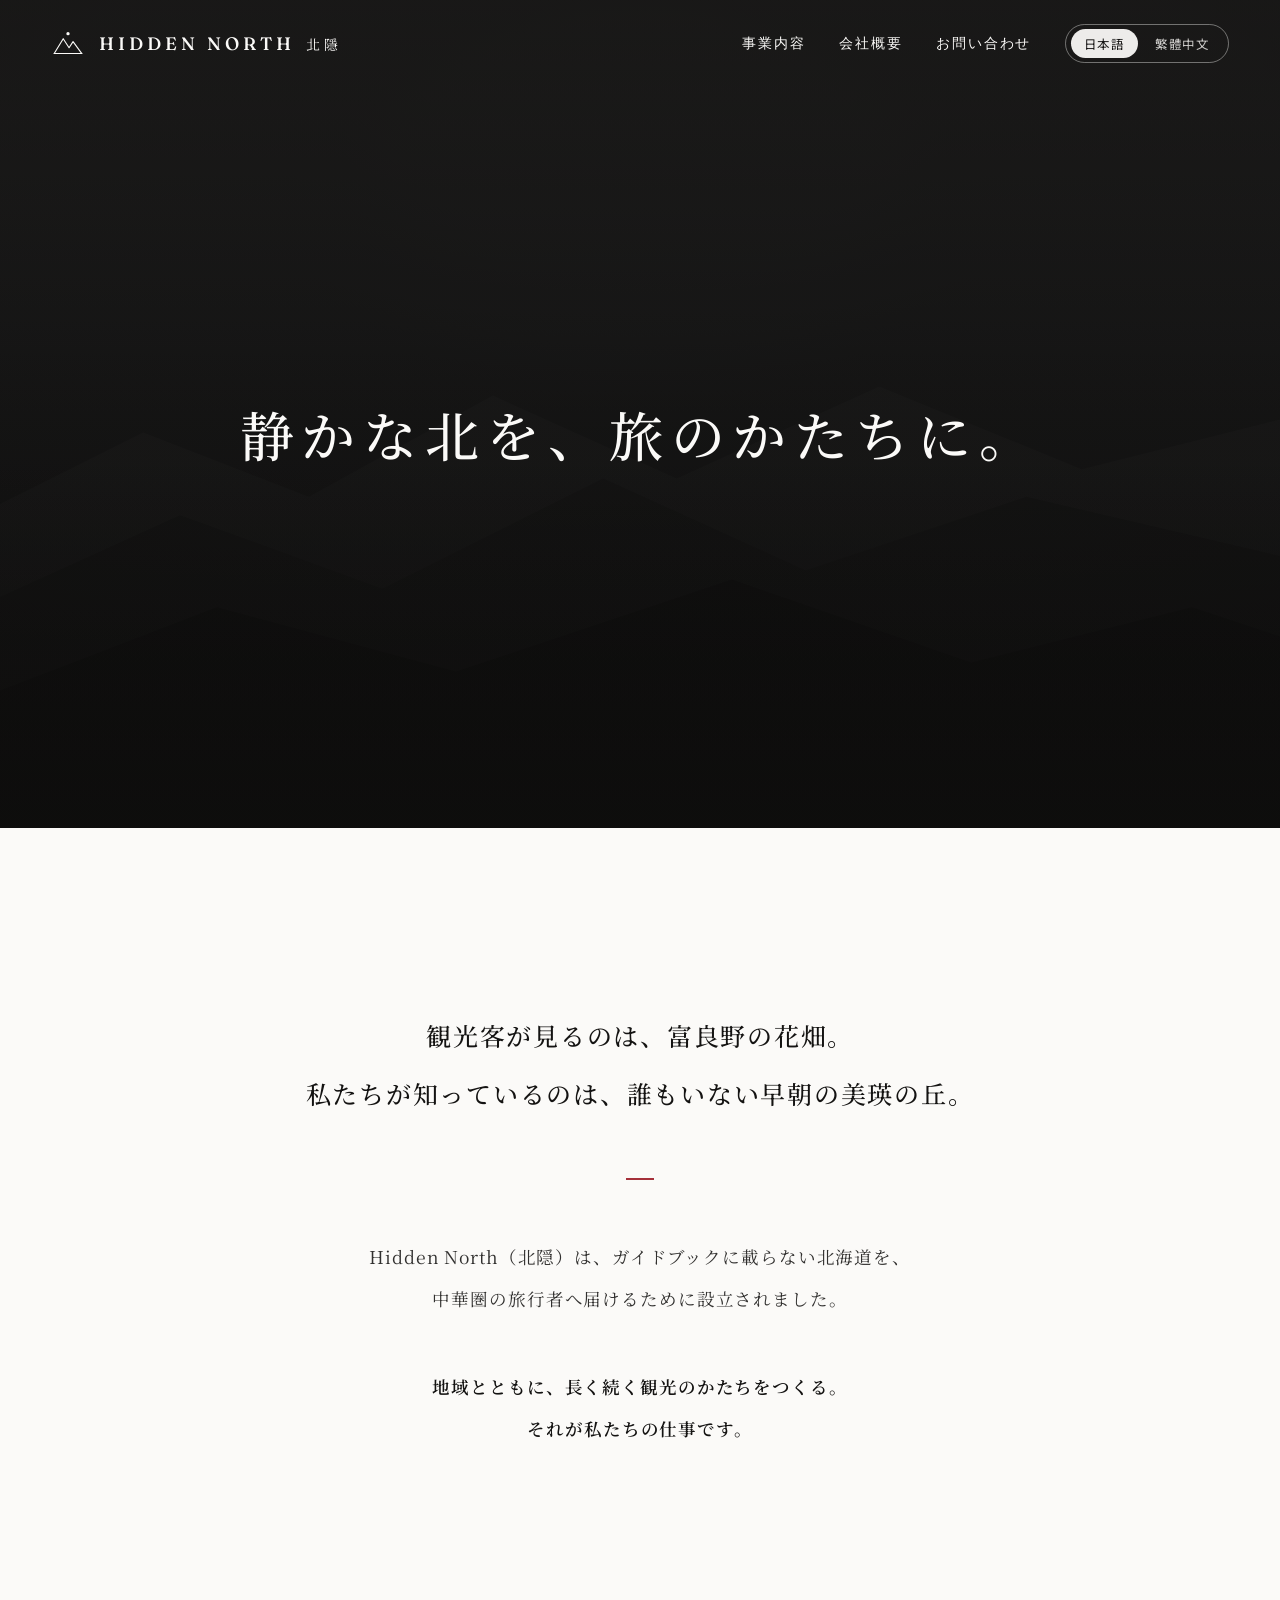
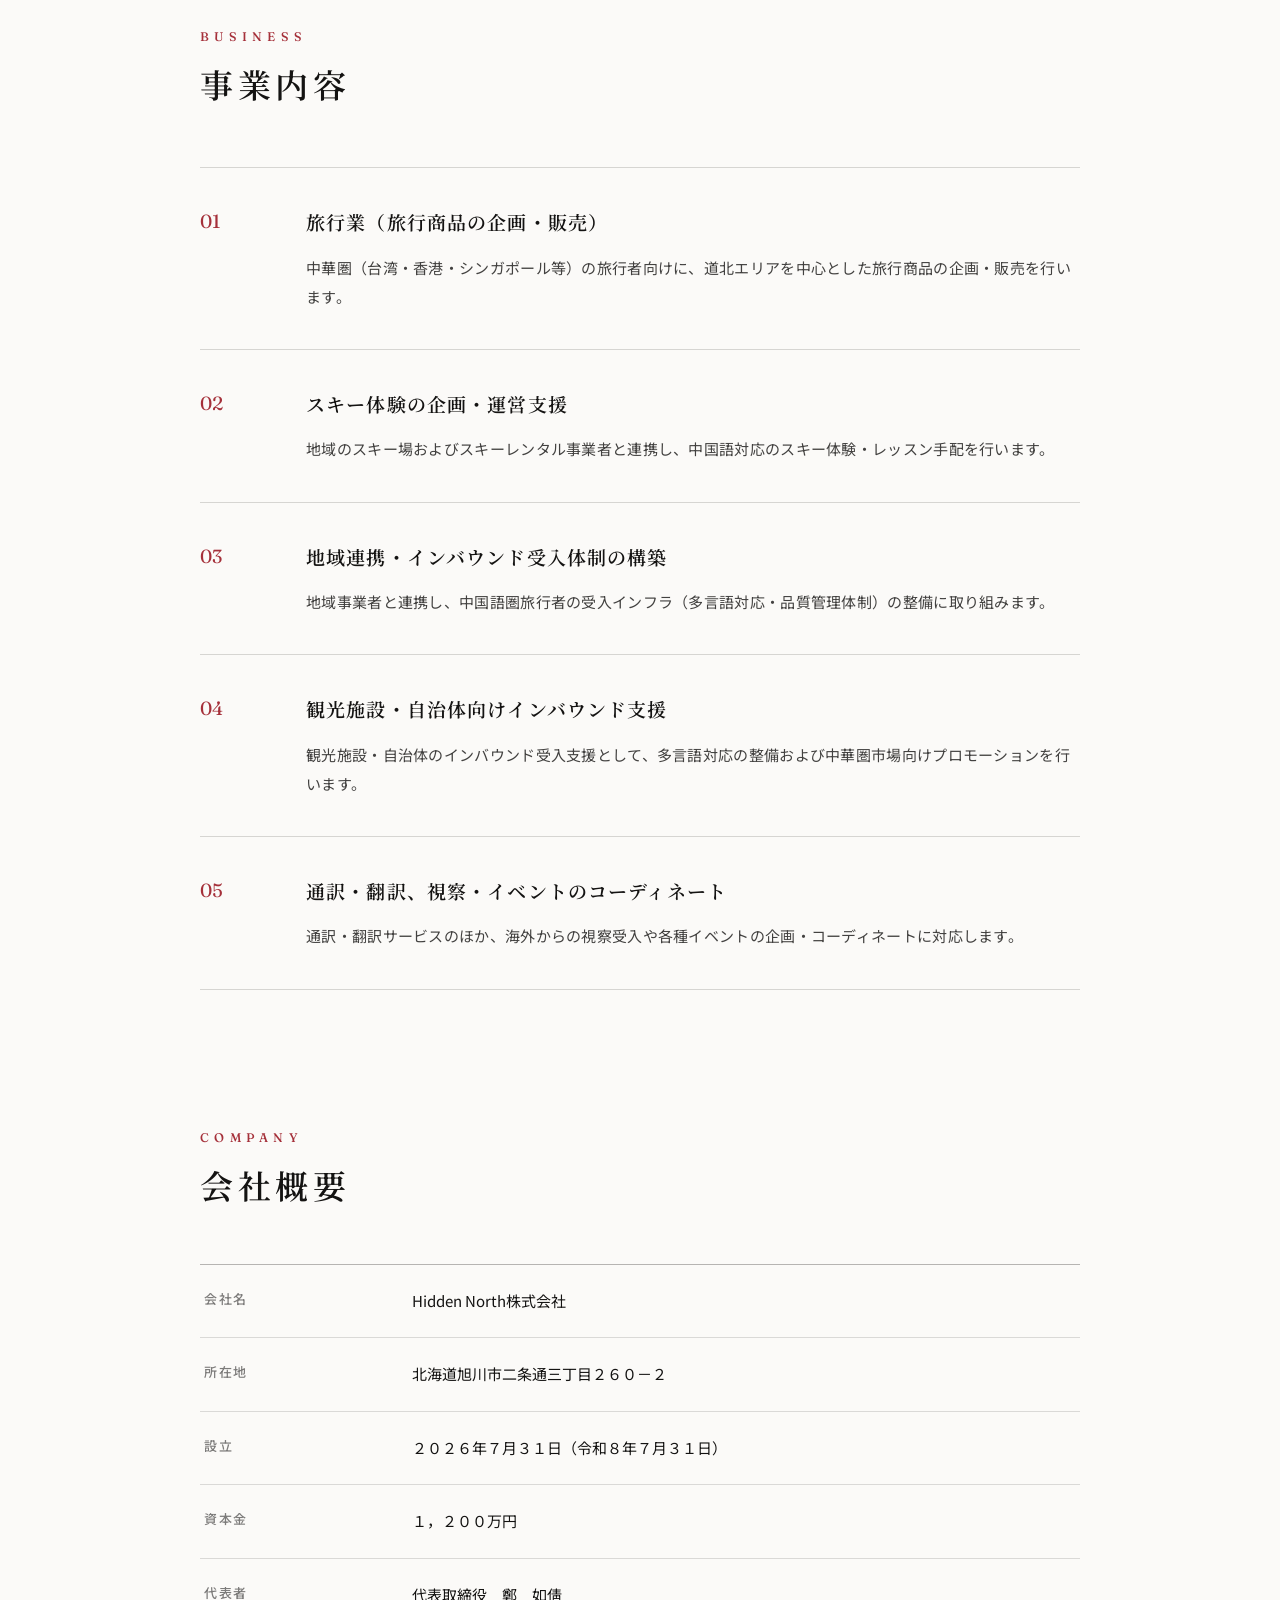
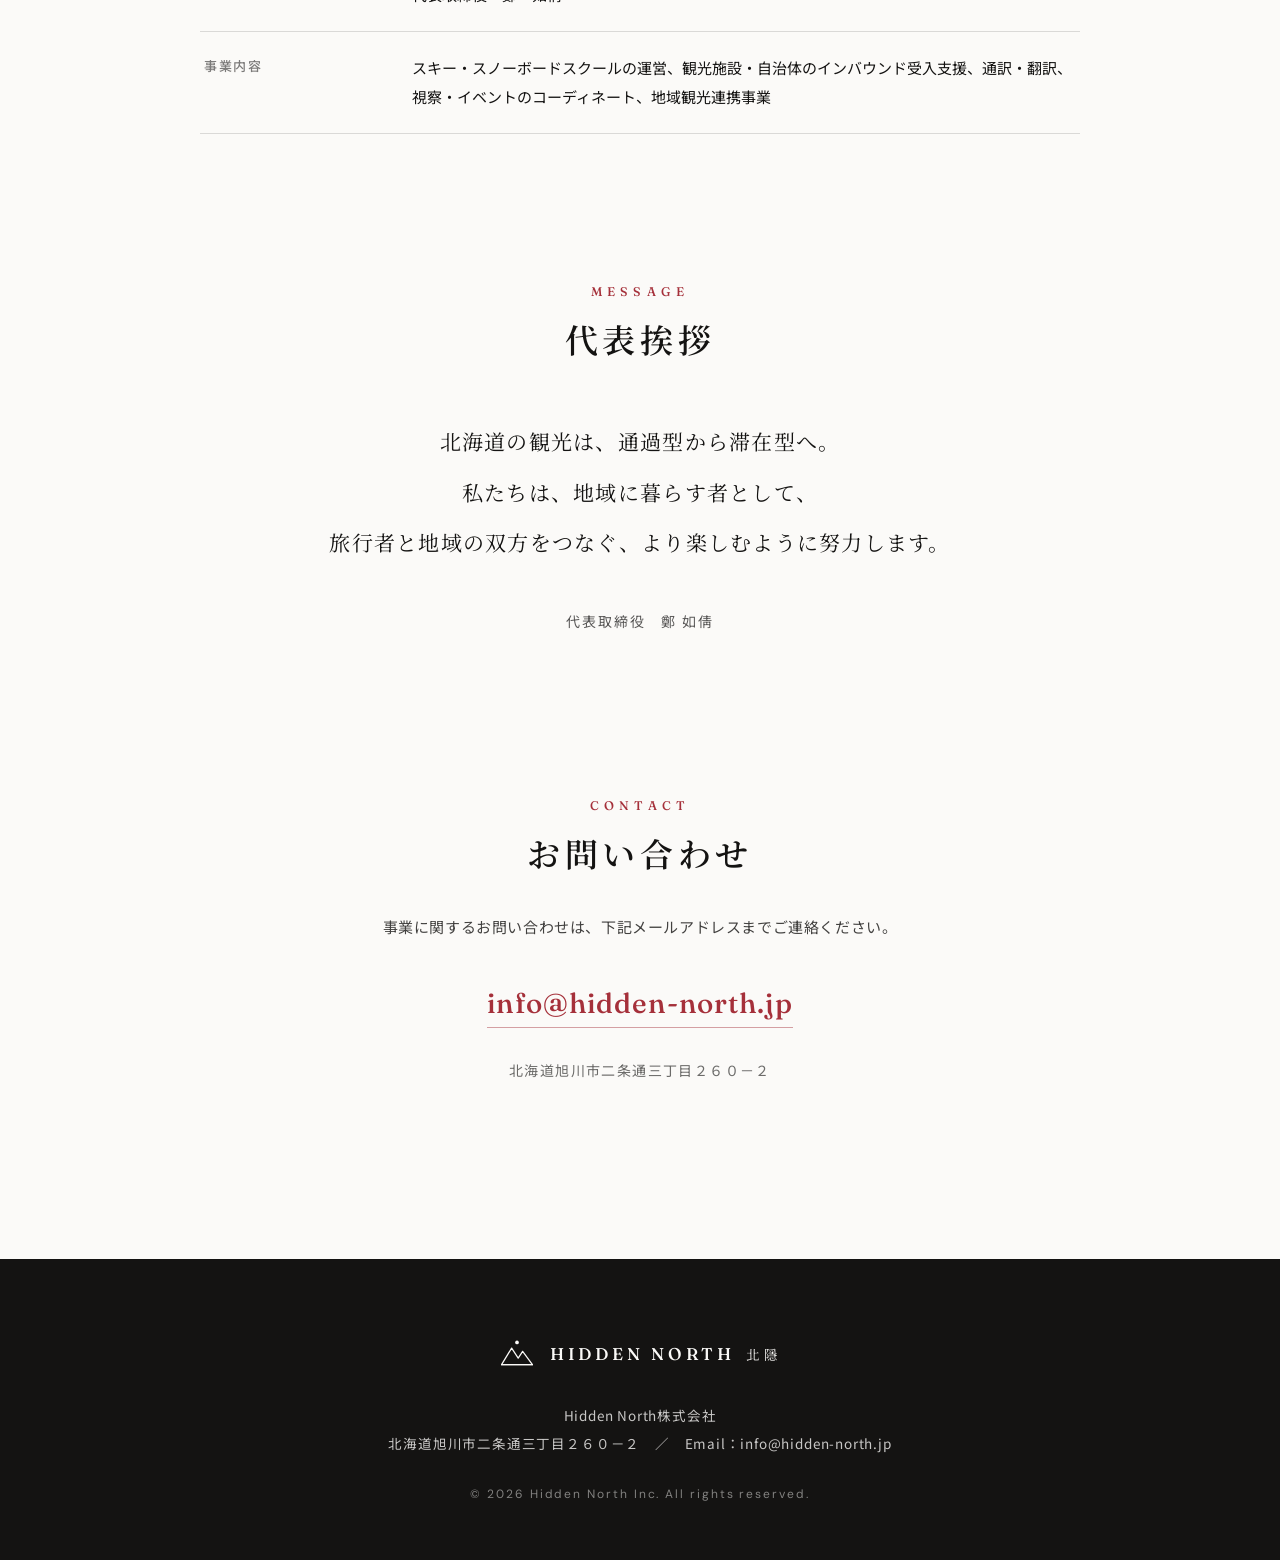
==== index.html @ 7bd24374 "Add Hidden North company introduction website Single-page bilingual (JA default / ZH-Hant) company s" ====
<!DOCTYPE html>
<html lang="ja" data-lang="ja">
<head>
  <meta charset="utf-8">
  <meta name="viewport" content="width=device-width, initial-scale=1">
  <title>Hidden North株式会社｜旭川・美瑛・富良野の旅行会社</title>
  <meta name="description" content="ガイドブックに載らない北海道を、中華圏の旅行者へ。旭川・美瑛・富良野に根ざす旅行会社、Hidden North株式会社。">
  <meta property="og:title" content="Hidden North株式会社｜旭川・美瑛・富良野の旅行会社">
  <meta property="og:description" content="ガイドブックに載らない北海道を、中華圏の旅行者へ。旭川・美瑛・富良野に根ざす旅行会社、Hidden North株式会社。">
  <meta property="og:type" content="website">
  <meta property="og:locale" content="ja_JP">
  <meta property="og:locale:alternate" content="zh_TW">
  <meta name="theme-color" content="#141312">
  <link rel="icon" href="assets/symbol-color.svg" type="image/svg+xml">
  <link rel="preconnect" href="https://fonts.googleapis.com">
  <link rel="preconnect" href="https://fonts.gstatic.com" crossorigin>
  <link href="https://fonts.googleapis.com/css2?family=Fraunces:opsz,wght@9..144,400;9..144,500;9..144,600&family=DM+Sans:wght@400;500&family=Noto+Serif+JP:wght@400;500;600&family=Noto+Sans+JP:wght@400;500;700&family=Noto+Serif+TC:wght@400;500;600&family=Noto+Sans+TC:wght@400;500;700&display=swap" rel="stylesheet">
  <link rel="stylesheet" href="styles.css">
</head>
<body>

  <!-- ================= 0. Hero + Nav ================= -->
  <section id="top" class="hero">
    <div class="hero__bg" aria-hidden="true"></div>
    <div class="hero__scrim" aria-hidden="true"></div>

    <header class="nav">
      <a href="#top" class="brand" aria-label="Hidden North / 北隱">
        <img src="assets/symbol-white.svg" alt="Hidden North">
        <span class="brand__word">
          <span class="brand__latin">HIDDEN NORTH</span>
          <span class="brand__cjk">北隱</span>
        </span>
      </a>

      <nav class="nav__right">
        <div class="nav__links lang-ja">
          <a href="#business">事業内容</a>
          <a href="#company">会社概要</a>
          <a href="#contact">お問い合わせ</a>
        </div>
        <div class="nav__links lang-zh">
          <a href="#business">事業內容</a>
          <a href="#company">公司概要</a>
          <a href="#contact">聯絡我們</a>
        </div>

        <div class="lang-toggle" role="group" aria-label="Language">
          <button type="button" id="lang-ja" data-lang-set="ja" aria-pressed="true">日本語</button>
          <button type="button" id="lang-zh" data-lang-set="zh" aria-pressed="false">繁體中文</button>
        </div>
      </nav>
    </header>

    <div class="hero__title">
      <h1 class="serif lang-ja">静かな北を、旅のかたちに。</h1>
      <h1 class="serif lang-zh">北方，留給懂的人。</h1>
    </div>
  </section>

  <!-- ================= 1. 理念 ================= -->
  <section class="section philosophy">
    <div class="wrap-720">
      <!-- 日本語 -->
      <div class="lang-ja">
        <p class="serif lead">観光客が見るのは、富良野の花畑。<br>私たちが知っているのは、誰もいない早朝の美瑛の丘。</p>
        <div class="rule"></div>
        <p class="serif body">Hidden North（北隠）は、ガイドブックに載らない北海道を、<br>中華圏の旅行者へ届けるために設立されました。</p>
        <p class="serif body body--emph">地域とともに、長く続く観光のかたちをつくる。<br>それが私たちの仕事です。</p>
      </div>
      <!-- 繁體中文 -->
      <div class="lang-zh">
        <p class="serif lead">觀光客看得到富良野的花田，<br>我們知道的，是清晨無人的美瑛之丘。</p>
        <div class="rule"></div>
        <p class="serif body">Hidden North（北隱）為了把不在攻略上的北海道，<br>交到華語旅客手中而成立。</p>
        <p class="serif body body--emph">與地方共存，建立能長久走下去的觀光模式——<br>這是我們的工作。</p>
      </div>
    </div>
  </section>

  <!-- ================= 2. 事業内容 ================= -->
  <section id="business" class="section business">
    <div class="wrap-880">
      <div class="eyebrow">BUSINESS</div>
      <h2 class="section-h2 serif lang-ja">事業内容</h2>
      <h2 class="section-h2 serif lang-zh">事業內容</h2>

      <!-- 日本語 -->
      <div class="biz-list lang-ja">
        <div class="biz-item">
          <div class="biz-item__num">01</div>
          <div>
            <h3 class="serif">旅行業（旅行商品の企画・販売）</h3>
            <p class="sans">中華圏（台湾・香港・シンガポール等）の旅行者向けに、道北エリアを中心とした旅行商品の企画・販売を行います。</p>
          </div>
        </div>
        <div class="biz-item">
          <div class="biz-item__num">02</div>
          <div>
            <h3 class="serif">スキー体験の企画・運営支援</h3>
            <p class="sans">地域のスキー場およびスキーレンタル事業者と連携し、中国語対応のスキー体験・レッスン手配を行います。</p>
          </div>
        </div>
        <div class="biz-item">
          <div class="biz-item__num">03</div>
          <div>
            <h3 class="serif">地域連携・インバウンド受入体制の構築</h3>
            <p class="sans">地域事業者と連携し、中国語圏旅行者の受入インフラ（多言語対応・品質管理体制）の整備に取り組みます。</p>
          </div>
        </div>
        <div class="biz-item">
          <div class="biz-item__num">04</div>
          <div>
            <h3 class="serif">観光施設・自治体向けインバウンド支援</h3>
            <p class="sans">観光施設・自治体のインバウンド受入支援として、多言語対応の整備および中華圏市場向けプロモーションを行います。</p>
          </div>
        </div>
        <div class="biz-item">
          <div class="biz-item__num">05</div>
          <div>
            <h3 class="serif">通訳・翻訳、視察・イベントのコーディネート</h3>
            <p class="sans">通訳・翻訳サービスのほか、海外からの視察受入や各種イベントの企画・コーディネートに対応します。</p>
          </div>
        </div>
      </div>

      <!-- 繁體中文 -->
      <div class="biz-list lang-zh">
        <div class="biz-item">
          <div class="biz-item__num">01</div>
          <div>
            <h3 class="serif">旅行業（旅遊商品企劃・販售）</h3>
            <p class="sans">面向華語圈（台灣・香港・新加坡等）旅客，企劃與販售以道北為中心的旅遊商品。</p>
          </div>
        </div>
        <div class="biz-item">
          <div class="biz-item__num">02</div>
          <div>
            <h3 class="serif">滑雪體驗企劃與營運支援</h3>
            <p class="sans">與在地滑雪場及滑雪裝備租賃業者合作，提供中文對應的滑雪體驗與課程安排。</p>
          </div>
        </div>
        <div class="biz-item">
          <div class="biz-item__num">03</div>
          <div>
            <h3 class="serif">地域合作與入境接待體制建構</h3>
            <p class="sans">與在地業者合作，共同建置華語旅客的接待基礎（多語對應、品質管理體制）。</p>
          </div>
        </div>
        <div class="biz-item">
          <div class="biz-item__num">04</div>
          <div>
            <h3 class="serif">觀光設施・自治體的入境觀光支援</h3>
            <p class="sans">為觀光設施與自治體提供入境旅客接待支援，包括多語言環境整備與面向華語圈市場的推廣宣傳。</p>
          </div>
        </div>
        <div class="biz-item">
          <div class="biz-item__num">05</div>
          <div>
            <h3 class="serif">口譯・筆譯、考察與活動統籌</h3>
            <p class="sans">提供口譯與筆譯服務，並承接海外考察團的接待安排與各類活動的企劃統籌。</p>
          </div>
        </div>
      </div>
    </div>
  </section>

  <!-- ================= 3. 会社概要 ================= -->
  <section id="company" class="section company">
    <div class="wrap-880">
      <div class="eyebrow">COMPANY</div>
      <h2 class="section-h2 serif lang-ja">会社概要</h2>
      <h2 class="section-h2 serif lang-zh">公司概要</h2>

      <!-- 日本語 -->
      <div class="facts sans lang-ja">
        <div class="facts__row"><div class="facts__label">会社名</div><div class="facts__value">Hidden North株式会社</div></div>
        <div class="facts__row"><div class="facts__label">所在地</div><div class="facts__value">北海道旭川市二条通三丁目２６０－２</div></div>
        <div class="facts__row"><div class="facts__label">設立</div><div class="facts__value">２０２６年７月３１日（令和８年７月３１日）</div></div>
        <div class="facts__row"><div class="facts__label">資本金</div><div class="facts__value">１，２００万円</div></div>
        <div class="facts__row"><div class="facts__label">代表者</div><div class="facts__value">代表取締役　鄭　如倩</div></div>
        <div class="facts__row"><div class="facts__label">事業内容</div><div class="facts__value">スキー・スノーボードスクールの運営、観光施設・自治体のインバウンド受入支援、通訳・翻訳、視察・イベントのコーディネート、地域観光連携事業</div></div>
      </div>

      <!-- 繁體中文 -->
      <div class="facts sans lang-zh">
        <div class="facts__row"><div class="facts__label">公司名稱</div><div class="facts__value">Hidden North株式会社</div></div>
        <div class="facts__row"><div class="facts__label">所在地</div><div class="facts__value">北海道旭川市二条通三丁目２６０－２</div></div>
        <div class="facts__row"><div class="facts__label">設立</div><div class="facts__value">２０２６年７月３１日（令和８年７月３１日）</div></div>
        <div class="facts__row"><div class="facts__label">資本額</div><div class="facts__value">１，２００萬日圓</div></div>
        <div class="facts__row"><div class="facts__label">代表人</div><div class="facts__value">代表取締役　鄭如倩</div></div>
        <div class="facts__row"><div class="facts__label">事業內容</div><div class="facts__value">滑雪・單板滑雪學校之營運、觀光設施與自治體之入境接待支援、口譯・筆譯、考察與活動統籌、地域觀光合作事業</div></div>
      </div>
    </div>
  </section>

  <!-- ================= 4. 代表挨拶 ================= -->
  <section class="section greeting">
    <div class="wrap-720">
      <div class="eyebrow">MESSAGE</div>
      <h2 class="section-h2 serif lang-ja">代表挨拶</h2>
      <h2 class="section-h2 serif lang-zh">代表的話</h2>

      <div class="lang-ja">
        <p class="serif msg">北海道の観光は、通過型から滞在型へ。<br>私たちは、地域に暮らす者として、<br>旅行者と地域の双方をつなぐ、より楽しむように努力します。</p>
        <p class="sans sign">代表取締役　鄭 如倩</p>
      </div>
      <div class="lang-zh">
        <p class="serif msg">北海道的觀光，正從路過走向停留。<br>作為生活在這片土地上的人，<br>我們努力連結旅客與地方，讓旅程更盡興。</p>
        <p class="sans sign">代表取締役　鄭如倩</p>
      </div>
    </div>
  </section>

  <!-- ================= 5. 聯絡 ================= -->
  <section id="contact" class="section contact">
    <div class="wrap-720">
      <div class="eyebrow">CONTACT</div>
      <h2 class="section-h2 serif lang-ja">お問い合わせ</h2>
      <h2 class="section-h2 serif lang-zh">聯絡我們</h2>

      <p class="sans desc lang-ja">事業に関するお問い合わせは、下記メールアドレスまでご連絡ください。</p>
      <p class="sans desc lang-zh">業務相關洽詢，請來信下列信箱。</p>

      <div class="contact__cta">
        <a href="mailto:info@hidden-north.jp">info@hidden-north.jp</a>
      </div>
      <p class="contact__addr">北海道旭川市二条通三丁目２６０－２</p>
    </div>
  </section>

  <!-- ================= 6. Footer ================= -->
  <footer class="footer">
    <div class="footer__inner">
      <div class="footer__brand">
        <img src="assets/symbol-white.svg" alt="Hidden North">
        <span class="footer__word">
          <span class="brand__latin">HIDDEN NORTH</span>
          <span class="brand__cjk">北隱</span>
        </span>
      </div>
      <div class="footer__lines">
        Hidden North株式会社<br>
        北海道旭川市二条通三丁目２６０－２　／　Email：<a href="mailto:info@hidden-north.jp">info@hidden-north.jp</a>
      </div>
      <div class="footer__copy">© 2026 Hidden North Inc. All rights reserved.</div>
    </div>
  </footer>

  <script src="app.js"></script>
</body>
</html>
---- styles.css ----
/* =========================================================
   Hidden North — 会社紹介サイト
   Design tokens are fixed per the handoff spec.
   Palette (4 values only):
     墨黑  #141312   雪白 #FBFAF8
     七竈紅(晝) #A5303A   七竈紅(夜) #C4444F
   ========================================================= */

:root {
  --ink: #141312;
  --snow: #FBFAF8;
  --rowan-day: #A5303A;
  --rowan-night: #C4444F;
  --rowan-deep: #8A2731;

  --hairline: rgba(20, 19, 18, .16);
  --hairline-row: rgba(20, 19, 18, .14);
  --hairline-top: rgba(20, 19, 18, .3);
  --text-secondary: rgba(20, 19, 18, .8);
  --text-body: rgba(20, 19, 18, .88);
  --label: rgba(20, 19, 18, .55);
  --address: rgba(20, 19, 18, .62);
  --on-dark: rgba(251, 250, 248, .78);

  --serif-ja: 'Noto Serif JP', serif;
  --serif-tc: 'Noto Serif TC', serif;
  --sans-ja: 'Noto Sans JP', sans-serif;
  --sans-tc: 'Noto Sans TC', sans-serif;
  --fraunces: 'Fraunces', serif;
  --dm: 'DM Sans', sans-serif;
}

* { box-sizing: border-box; }

html { scroll-behavior: smooth; }

body {
  margin: 0;
  background: var(--snow);
  color: var(--ink);
  -webkit-font-smoothing: antialiased;
  text-rendering: optimizeLegibility;
}

a { color: var(--ink); text-decoration: none; }
a:hover { color: var(--rowan-day); }
::selection { background: rgba(165, 48, 58, .16); }

img { display: block; }

/* ---- Language visibility toggle ---- */
html[data-lang="ja"] .lang-zh,
html[data-lang="zh"] .lang-ja { display: none; }

/* Serif/sans helpers bound to active language */
html[data-lang="ja"] .serif { font-family: var(--serif-ja); }
html[data-lang="zh"] .serif { font-family: var(--serif-tc); }
html[data-lang="ja"] .sans  { font-family: var(--sans-ja); }
html[data-lang="zh"] .sans  { font-family: var(--sans-tc); }

/* =========================================================
   Eyebrow / section headings shared
   ========================================================= */
.eyebrow {
  font-family: var(--fraunces);
  font-weight: 500;
  font-size: 12.5px;
  letter-spacing: .42em;
  color: var(--rowan-day);
}
.section-h2 {
  margin: 16px 0 0;
  font-weight: 600;
  font-size: clamp(25px, 3vw, 33px);
  letter-spacing: .14em;
}

/* =========================================================
   0. Hero + nav
   ========================================================= */
.hero {
  position: relative;
  min-height: 92vh;
  display: flex;
  align-items: center;
  justify-content: center;
  background: var(--ink);
  overflow: hidden;
}
/* Full-bleed background layer, forced monochrome per spec.
   Swap `--hero-image` for a real B&W Hokkaido photo when supplied. */
.hero__bg {
  position: absolute;
  inset: 0;
  filter: grayscale(1) contrast(1.04) brightness(.9);
  background:
    radial-gradient(120% 90% at 50% 8%, #2b2a28 0%, #1b1a18 46%, #121110 100%),
    linear-gradient(180deg, #17161400 0%, #131211 100%);
}
.hero__bg::before {
  /* layered ridge silhouettes — intentional art, not a placeholder */
  content: "";
  position: absolute;
  inset: 0;
  background-image:
    linear-gradient(180deg, transparent 55%, rgba(9,9,8,.55) 100%),
    url("assets/hero-ridge.svg");
  background-repeat: no-repeat;
  background-position: bottom center;
  background-size: cover;
  opacity: .9;
}
.hero__bg[data-photo="true"] {
  background-image: var(--hero-image);
  background-size: cover;
  background-position: center;
}
.hero__bg[data-photo="true"]::before { display: none; }

.hero__scrim {
  position: absolute;
  inset: 0;
  background: linear-gradient(180deg,
    rgba(20, 19, 18, .62) 0%,
    rgba(20, 19, 18, .24) 42%,
    rgba(20, 19, 18, .58) 100%);
  pointer-events: none;
}

.nav {
  position: absolute;
  top: 0; left: 0; right: 0;
  z-index: 4;
  display: flex;
  align-items: center;
  justify-content: space-between;
  gap: 20px;
  flex-wrap: wrap;
  padding: 24px clamp(22px, 4vw, 54px);
}
.brand {
  display: flex;
  align-items: center;
  gap: 14px;
  color: var(--snow);
}
.brand:hover { color: var(--snow); opacity: .85; }
.brand img { height: 34px; }
.brand__word { display: flex; align-items: baseline; gap: 11px; }
.brand__latin {
  font-family: var(--fraunces);
  font-weight: 500;
  font-size: 18px;
  letter-spacing: .22em;
}
.brand__cjk {
  font-family: var(--serif-tc), var(--serif-ja);
  font-size: 14px;
  letter-spacing: .3em;
}

.nav__right {
  display: flex;
  align-items: center;
  gap: clamp(16px, 2.6vw, 34px);
  flex-wrap: wrap;
}
.nav__links {
  display: flex;
  gap: clamp(16px, 2.6vw, 34px);
  font-size: 13.5px;
  letter-spacing: .14em;
}
.nav__links a { color: var(--snow); }
.nav__links a:hover { color: var(--snow); opacity: .72; }

.lang-toggle {
  display: flex;
  align-items: center;
  gap: 4px;
  border: 1px solid rgba(251, 250, 248, .4);
  border-radius: 999px;
  padding: 4px 5px;
}
.lang-toggle button {
  font-family: var(--dm), var(--sans-ja), var(--sans-tc);
  font-size: 12.5px;
  letter-spacing: .06em;
  cursor: pointer;
  border: none;
  border-radius: 999px;
  padding: 5px 13px;
  transition: all .25s;
  background: transparent;
  color: rgba(251, 250, 248, .8);
}
.lang-toggle button[aria-pressed="true"] {
  background: rgba(251, 250, 248, .94);
  color: var(--ink);
}

.hero__title {
  position: relative;
  z-index: 2;
  text-align: center;
  padding: 130px 24px 90px;
  color: var(--snow);
}
.hero__title h1 {
  margin: 0;
  font-weight: 500;
  font-size: clamp(30px, 4.6vw, 54px);
  letter-spacing: .14em;
  line-height: 1.6;
  text-wrap: pretty;
}

/* =========================================================
   Generic section wrappers
   ========================================================= */
.section { background: var(--snow); }
.wrap-880 { max-width: 880px; margin: 0 auto; }
.wrap-720 { max-width: 720px; margin: 0 auto; text-align: center; }

/* 1. 理念 */
.philosophy { padding: clamp(110px, 14vw, 180px) 28px; }
.philosophy .lead {
  margin: 0;
  font-weight: 500;
  font-size: clamp(19px, 2.3vw, 25px);
  line-height: 2.3;
  letter-spacing: .07em;
  text-wrap: pretty;
}
.philosophy .rule {
  width: 28px; height: 2px;
  background: var(--rowan-day);
  margin: 56px auto;
}
.philosophy .body {
  margin: 0;
  font-size: clamp(15.5px, 1.5vw, 17.5px);
  line-height: 2.4;
  letter-spacing: .05em;
  color: var(--text-body);
  text-wrap: pretty;
}
.philosophy .body--emph {
  margin: 46px 0 0;
  font-weight: 600;
  color: var(--ink);
}

/* 2. 事業内容 */
.business { padding: 0 28px clamp(90px, 11vw, 140px); }
.biz-list {
  margin-top: 60px;
  border-top: 1px solid var(--hairline);
}
.biz-item {
  display: grid;
  grid-template-columns: clamp(52px, 8vw, 92px) 1fr;
  gap: 14px;
  padding: 38px 0;
  border-bottom: 1px solid var(--hairline);
}
.biz-item__num {
  font-family: var(--fraunces);
  font-size: 19px;
  color: var(--rowan-day);
  line-height: 1.6;
}
.biz-item h3 {
  margin: 0;
  font-weight: 600;
  font-size: 19px;
  letter-spacing: .06em;
  line-height: 1.7;
}
.biz-item p {
  margin: 14px 0 0;
  font-size: 15px;
  line-height: 1.95;
  letter-spacing: .02em;
  color: var(--text-secondary);
  text-wrap: pretty;
}

/* 3. 会社概要 */
.company { padding: 0 28px clamp(100px, 12vw, 150px); }
.facts {
  margin-top: 56px;
  border-top: 1px solid var(--hairline-top);
}
.facts__row {
  display: grid;
  grid-template-columns: minmax(110px, 190px) 1fr;
  gap: 18px;
  padding: 22px 4px;
  border-bottom: 1px solid var(--hairline-row);
}
.facts__label {
  font-size: 13px;
  font-weight: 500;
  letter-spacing: .12em;
  color: var(--label);
  padding-top: 2px;
}
.facts__value {
  font-size: 15px;
  line-height: 1.9;
}

/* 4. 代表挨拶 */
.greeting { padding: 0 28px clamp(110px, 13vw, 170px); }
.greeting .msg {
  margin: 54px 0 0;
  font-size: clamp(17px, 1.9vw, 21px);
  line-height: 2.4;
  letter-spacing: .06em;
  text-wrap: pretty;
}
.greeting .sign {
  margin: 44px 0 0;
  font-size: 14px;
  letter-spacing: .14em;
  color: rgba(20, 19, 18, .7);
}

/* 5. 聯絡 */
.contact { padding: 0 28px clamp(120px, 14vw, 180px); }
.contact .desc {
  margin: 36px 0 0;
  font-size: 15px;
  line-height: 2;
  letter-spacing: .04em;
  color: var(--text-secondary);
}
.contact__cta { margin-top: 44px; }
.contact__cta a {
  font-family: var(--fraunces);
  font-weight: 500;
  font-size: clamp(21px, 2.8vw, 28px);
  letter-spacing: .04em;
  color: var(--rowan-day);
  border-bottom: 1px solid rgba(165, 48, 58, .45);
  padding-bottom: 7px;
}
.contact__cta a:hover {
  color: var(--rowan-deep);
  border-bottom-color: var(--rowan-deep);
}
.contact__addr {
  margin: 40px 0 0;
  font-family: var(--sans-ja), var(--sans-tc);
  font-size: 14px;
  letter-spacing: .1em;
  color: var(--address);
}

/* 6. Footer */
.footer {
  background: var(--ink);
  color: var(--on-dark);
  padding: 76px 28px 58px;
}
.footer__inner {
  max-width: 880px;
  margin: 0 auto;
  display: flex;
  flex-direction: column;
  align-items: center;
  gap: 28px;
  text-align: center;
}
.footer__brand { display: flex; align-items: center; gap: 14px; }
.footer__brand img { height: 38px; }
.footer__word {
  display: flex;
  align-items: baseline;
  gap: 11px;
  color: var(--snow);
}
.footer__word .brand__latin { font-size: 17px; }
.footer__word .brand__cjk { font-size: 13.5px; }
.footer__lines {
  font-family: var(--sans-ja);
  font-size: 13.5px;
  letter-spacing: .06em;
  line-height: 2.1;
}
.footer__lines a { color: var(--on-dark); }
.footer__lines a:hover { color: var(--rowan-night); }
.footer__copy {
  font-family: var(--dm);
  font-size: 12px;
  letter-spacing: .16em;
  color: rgba(251, 250, 248, .48);
}

/* Reduced-motion respect */
@media (prefers-reduced-motion: reduce) {
  html { scroll-behavior: auto; }
  .lang-toggle button { transition: none; }
}
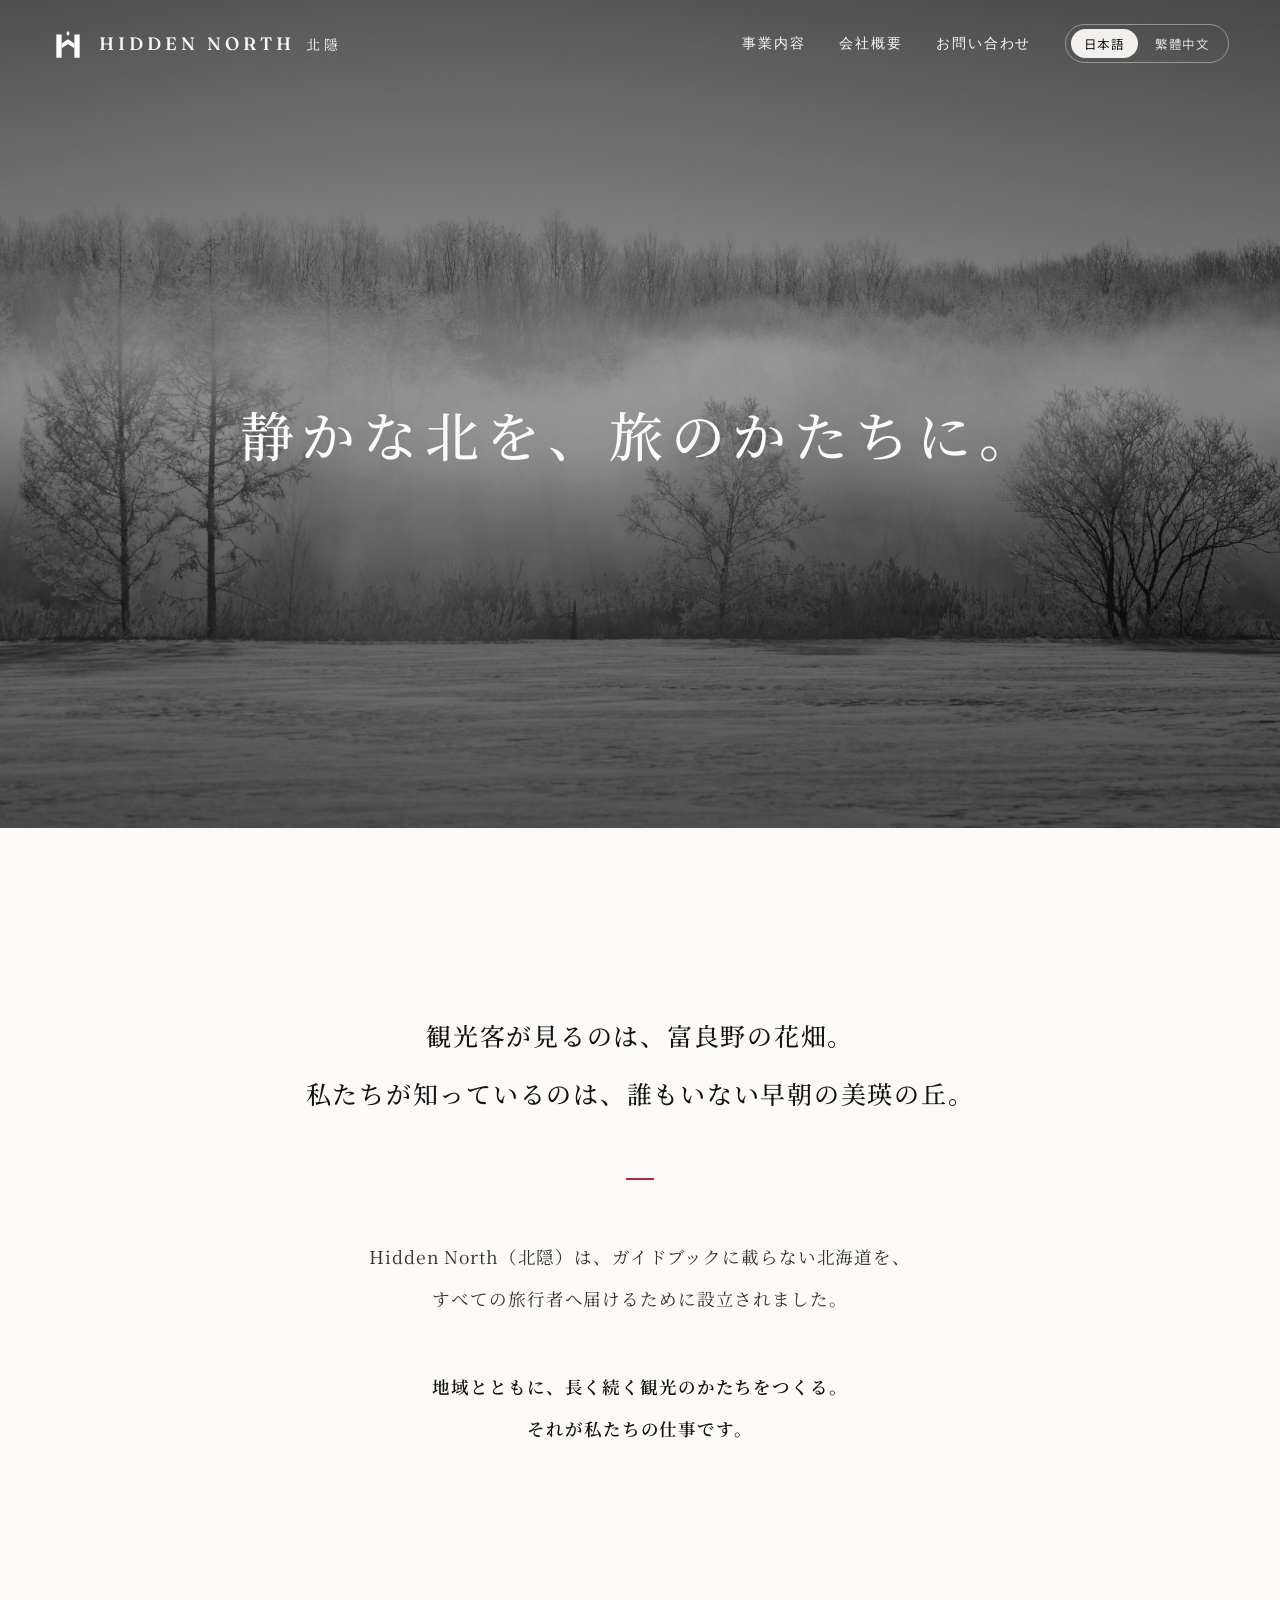
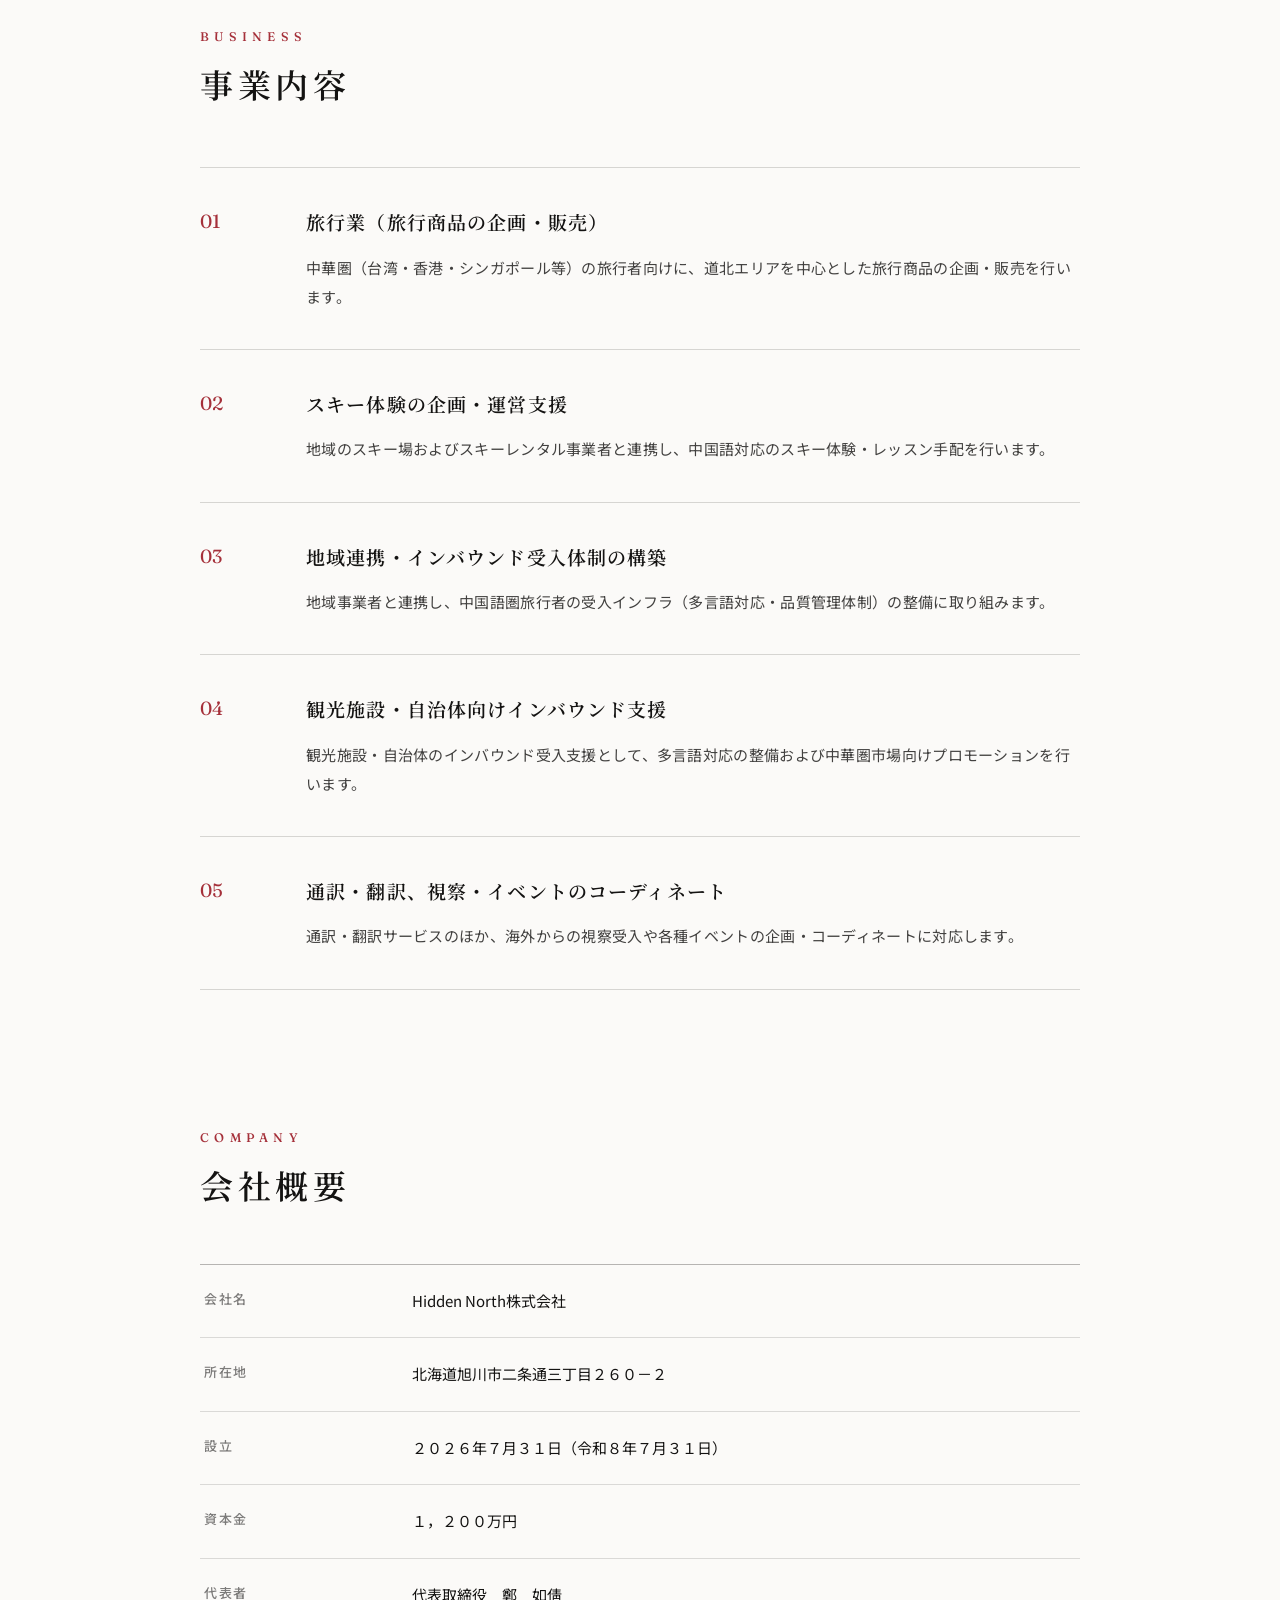
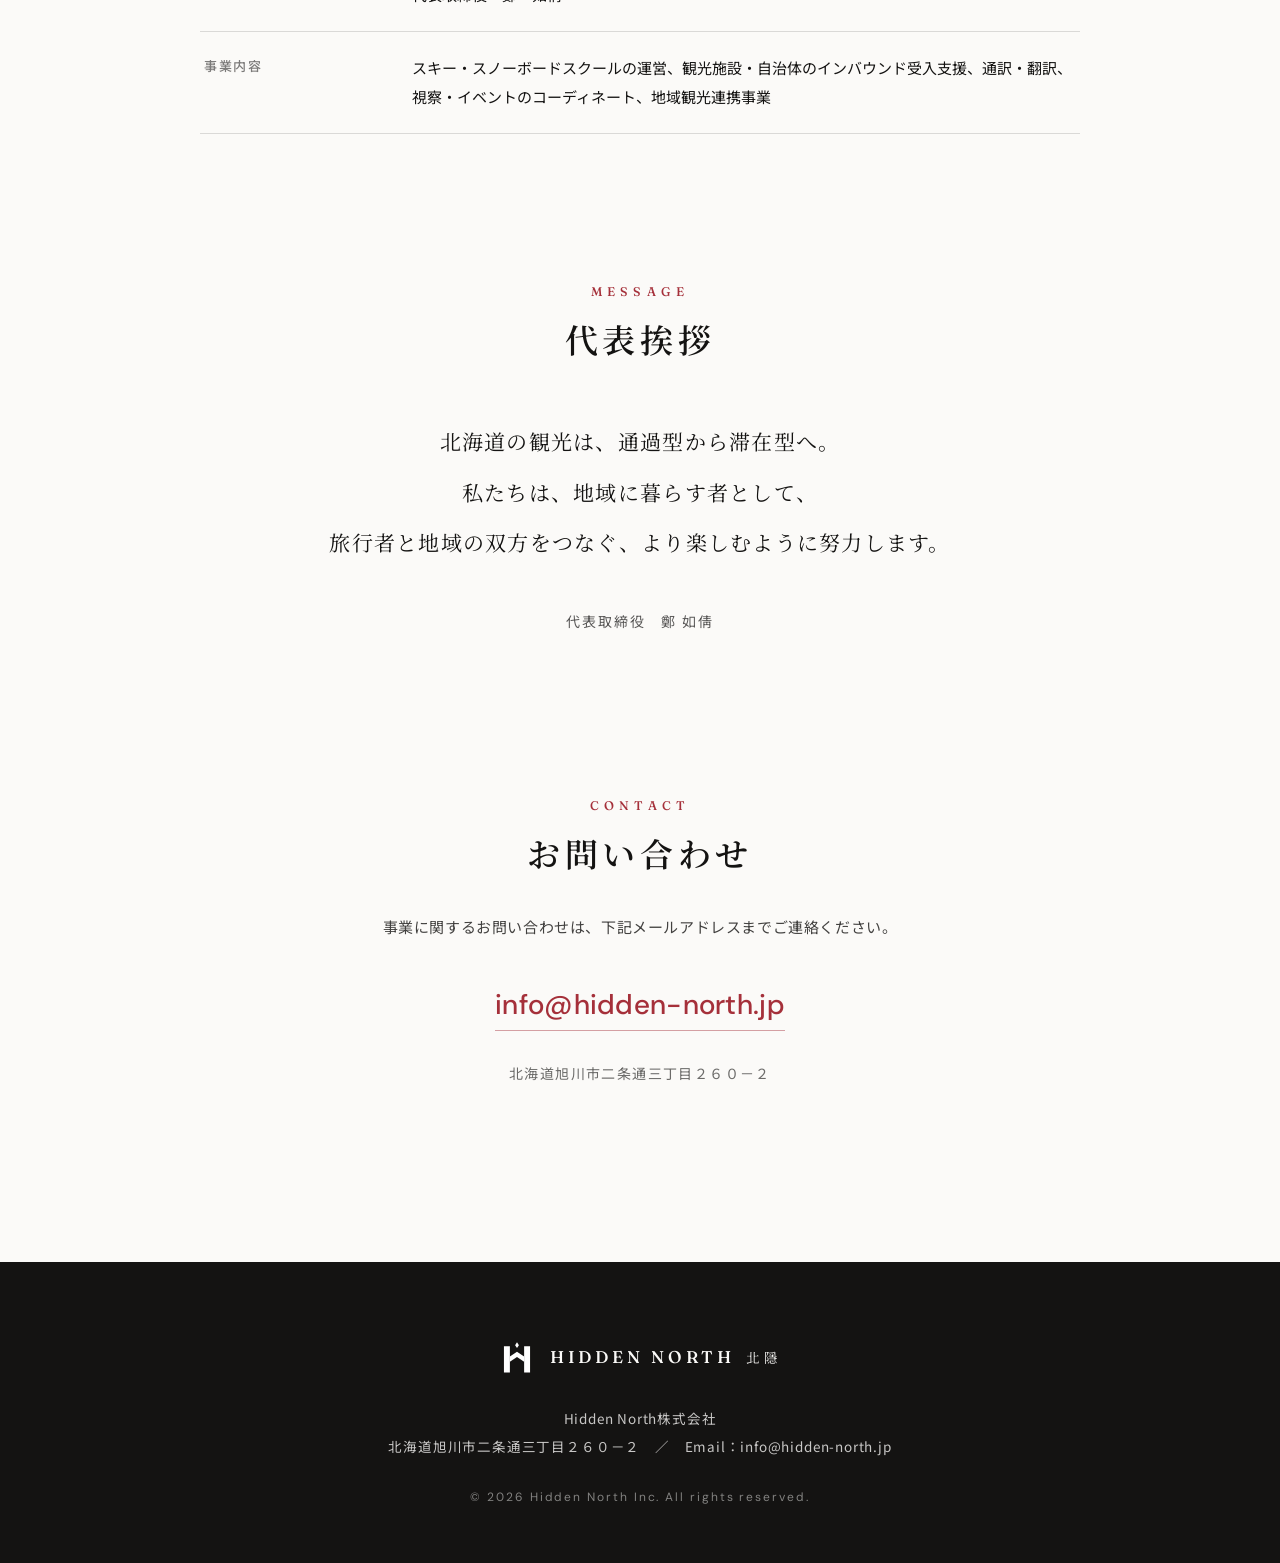
==== commit 0d40e8b5: "Broaden philosophy copy to all travellers (JA) Change the Japanese philosophy line from 中華圏の旅行者へ to " ====
--- a/index.html
+++ b/index.html
@@ -65,7 +65,7 @@
       <div class="lang-ja">
         <p class="serif lead">観光客が見るのは、富良野の花畑。<br>私たちが知っているのは、誰もいない早朝の美瑛の丘。</p>
         <div class="rule"></div>
-        <p class="serif body">Hidden North（北隠）は、ガイドブックに載らない北海道を、<br>中華圏の旅行者へ届けるために設立されました。</p>
+        <p class="serif body">Hidden North（北隠）は、ガイドブックに載らない北海道を、<br>すべての旅行者へ届けるために設立されました。</p>
         <p class="serif body body--emph">地域とともに、長く続く観光のかたちをつくる。<br>それが私たちの仕事です。</p>
       </div>
       <!-- 繁體中文 -->
--- a/styles.css
+++ b/styles.css
@@ -87,35 +87,14 @@
   background: var(--ink);
   overflow: hidden;
 }
-/* Full-bleed background layer, forced monochrome per spec.
-   Swap `--hero-image` for a real B&W Hokkaido photo when supplied. */
+/* Full-bleed background photo, forced monochrome per spec.
+   To swap the photo, replace assets/hero.jpg (2560×1440, 16:9). */
 .hero__bg {
   position: absolute;
   inset: 0;
+  background: #141312 url("assets/hero.jpg") center / cover no-repeat;
   filter: grayscale(1) contrast(1.04) brightness(.9);
-  background:
-    radial-gradient(120% 90% at 50% 8%, #2b2a28 0%, #1b1a18 46%, #121110 100%),
-    linear-gradient(180deg, #17161400 0%, #131211 100%);
-}
-.hero__bg::before {
-  /* layered ridge silhouettes — intentional art, not a placeholder */
-  content: "";
-  position: absolute;
-  inset: 0;
-  background-image:
-    linear-gradient(180deg, transparent 55%, rgba(9,9,8,.55) 100%),
-    url("assets/hero-ridge.svg");
-  background-repeat: no-repeat;
-  background-position: bottom center;
-  background-size: cover;
-  opacity: .9;
-}
-.hero__bg[data-photo="true"] {
-  background-image: var(--hero-image);
-  background-size: cover;
-  background-position: center;
-}
-.hero__bg[data-photo="true"]::before { display: none; }
+}
 
 .hero__scrim {
   position: absolute;
@@ -338,10 +317,10 @@
 }
 .contact__cta { margin-top: 44px; }
 .contact__cta a {
-  font-family: var(--fraunces);
+  font-family: var(--dm), var(--sans-ja), sans-serif;
   font-weight: 500;
   font-size: clamp(21px, 2.8vw, 28px);
-  letter-spacing: .04em;
+  letter-spacing: .01em;
   color: var(--rowan-day);
   border-bottom: 1px solid rgba(165, 48, 58, .45);
   padding-bottom: 7px;
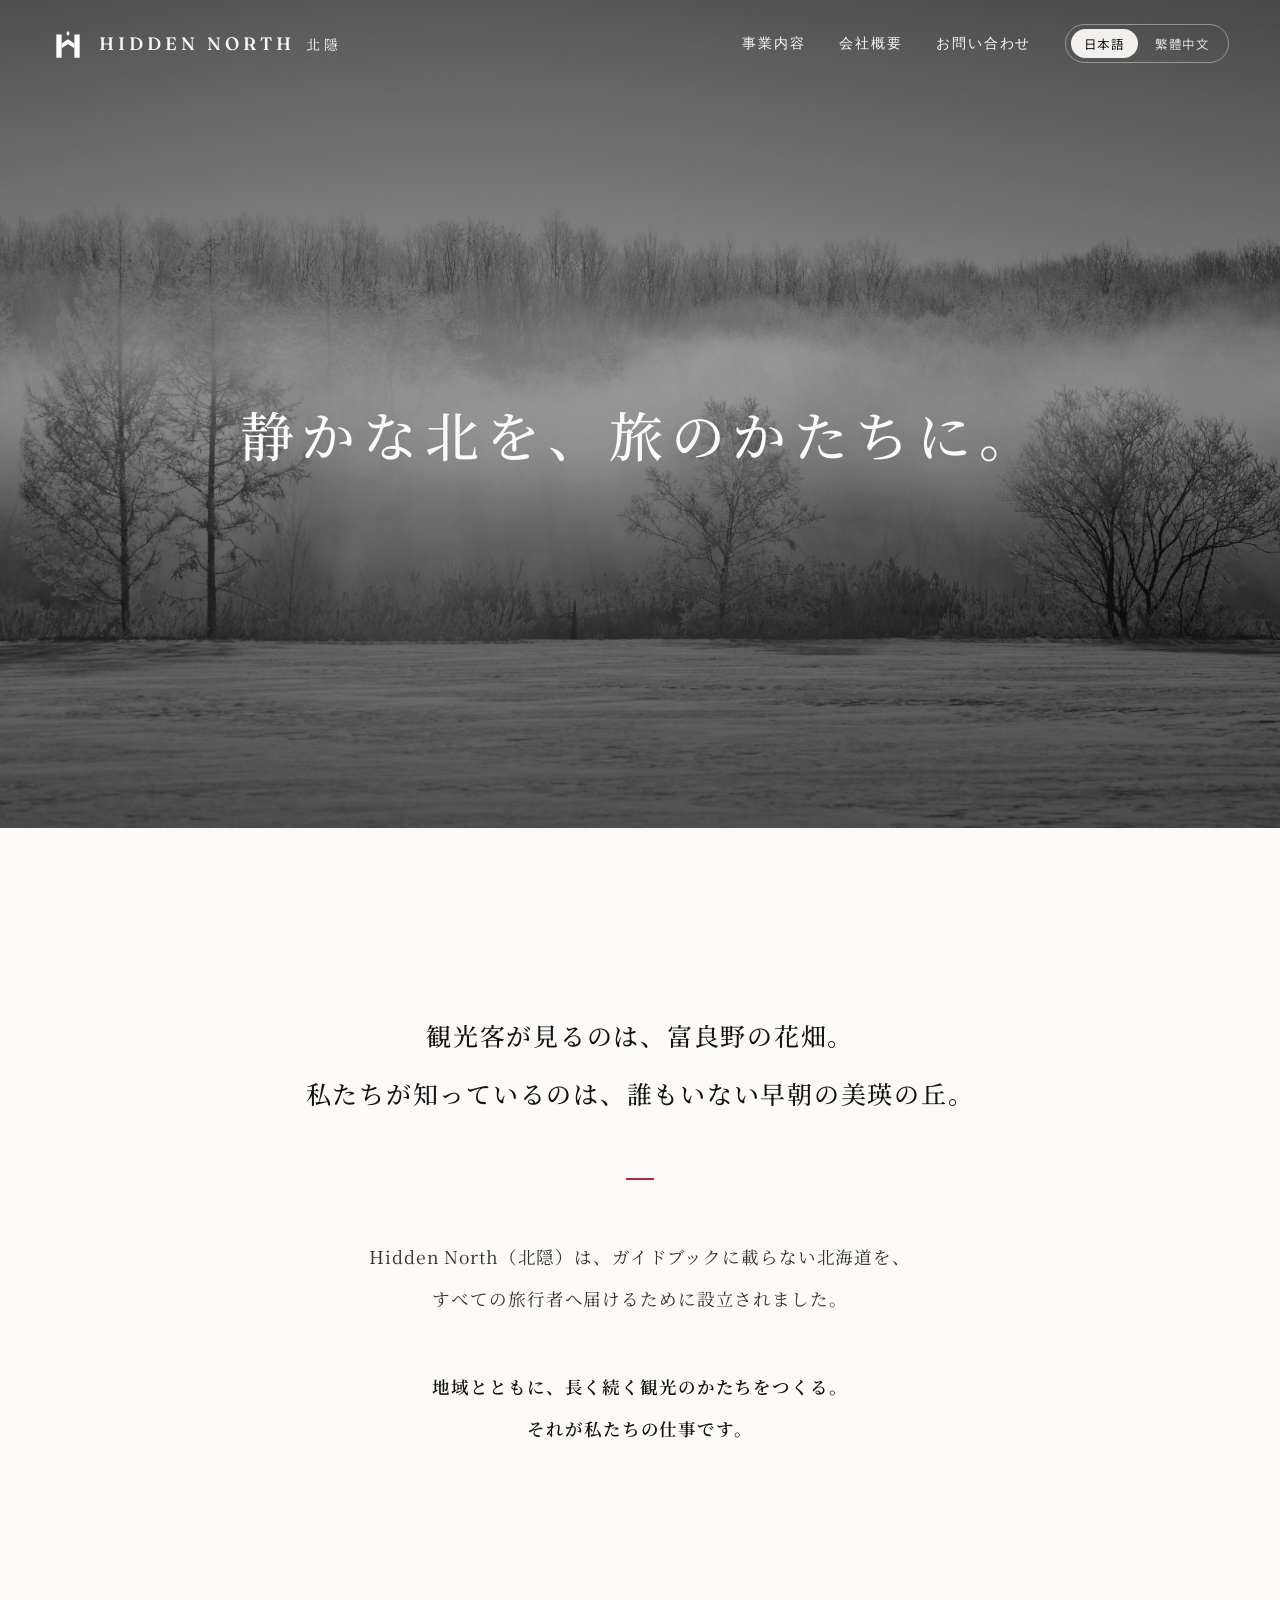
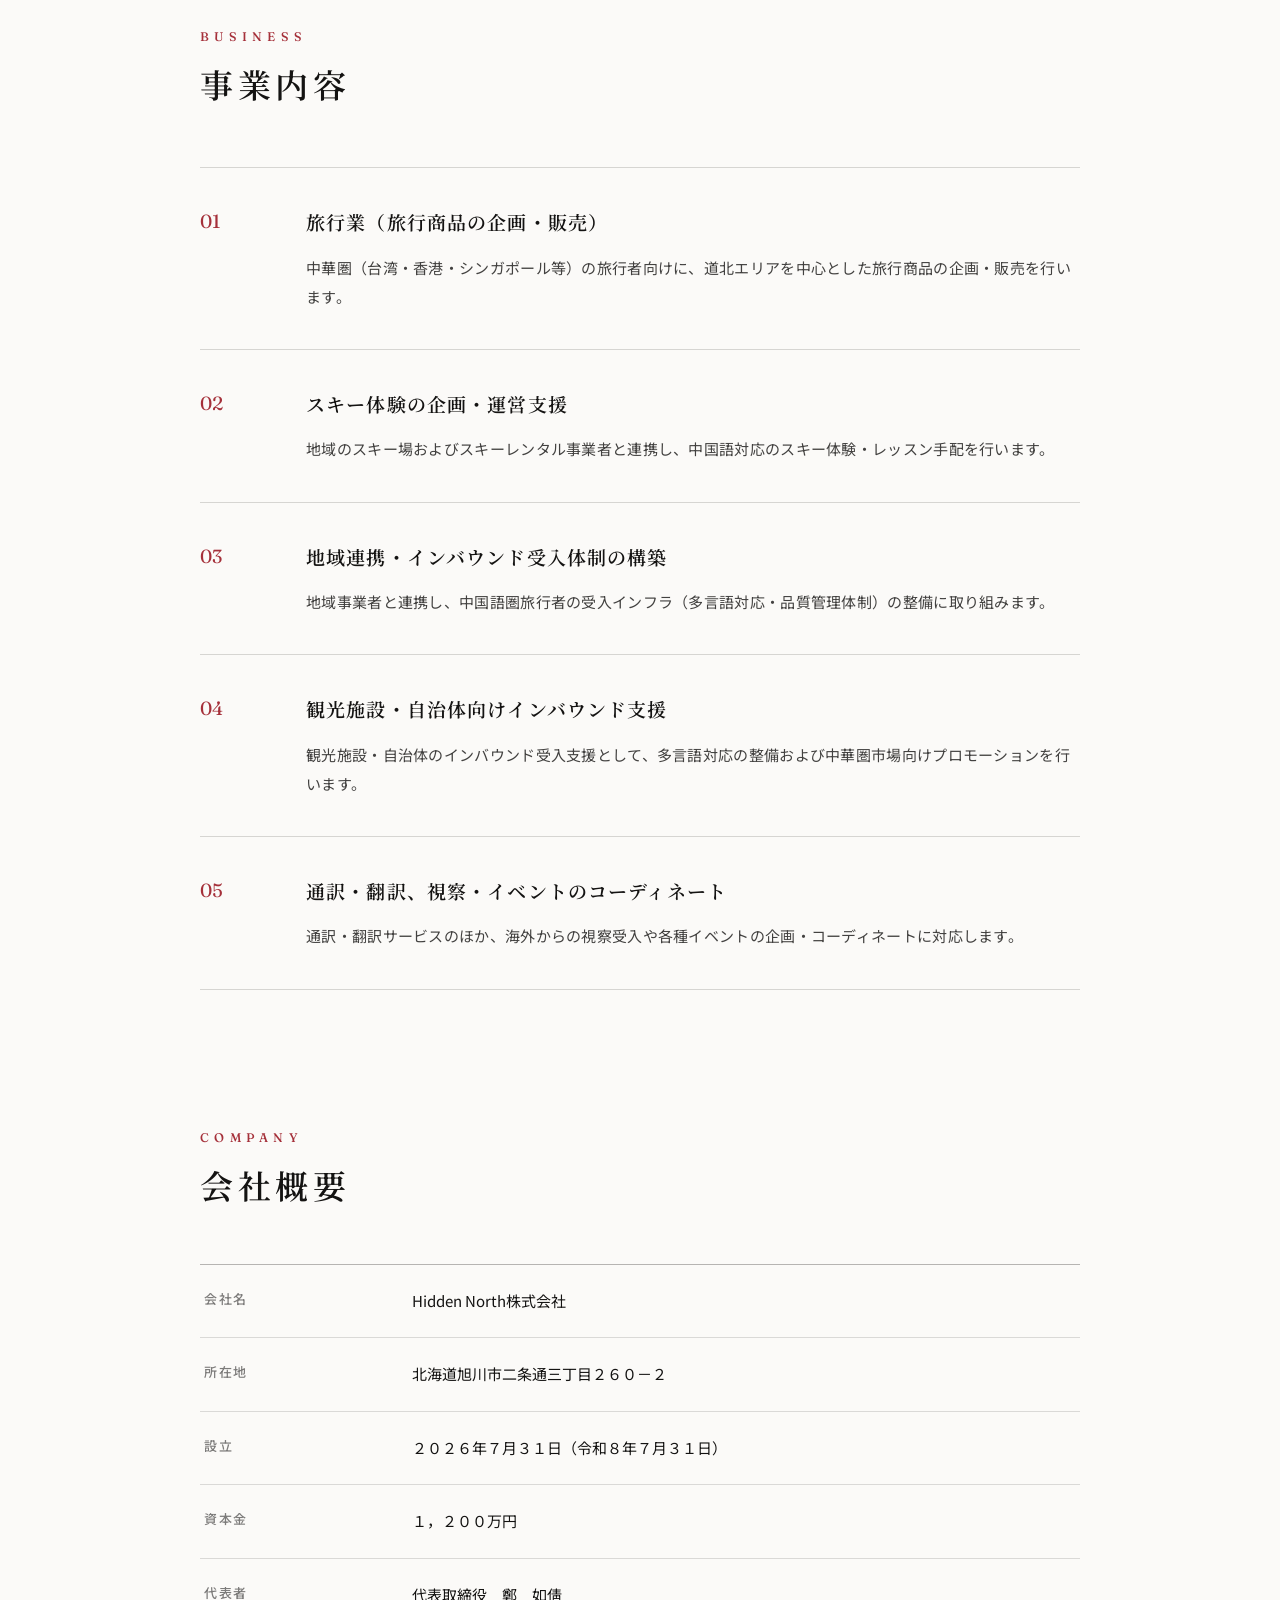
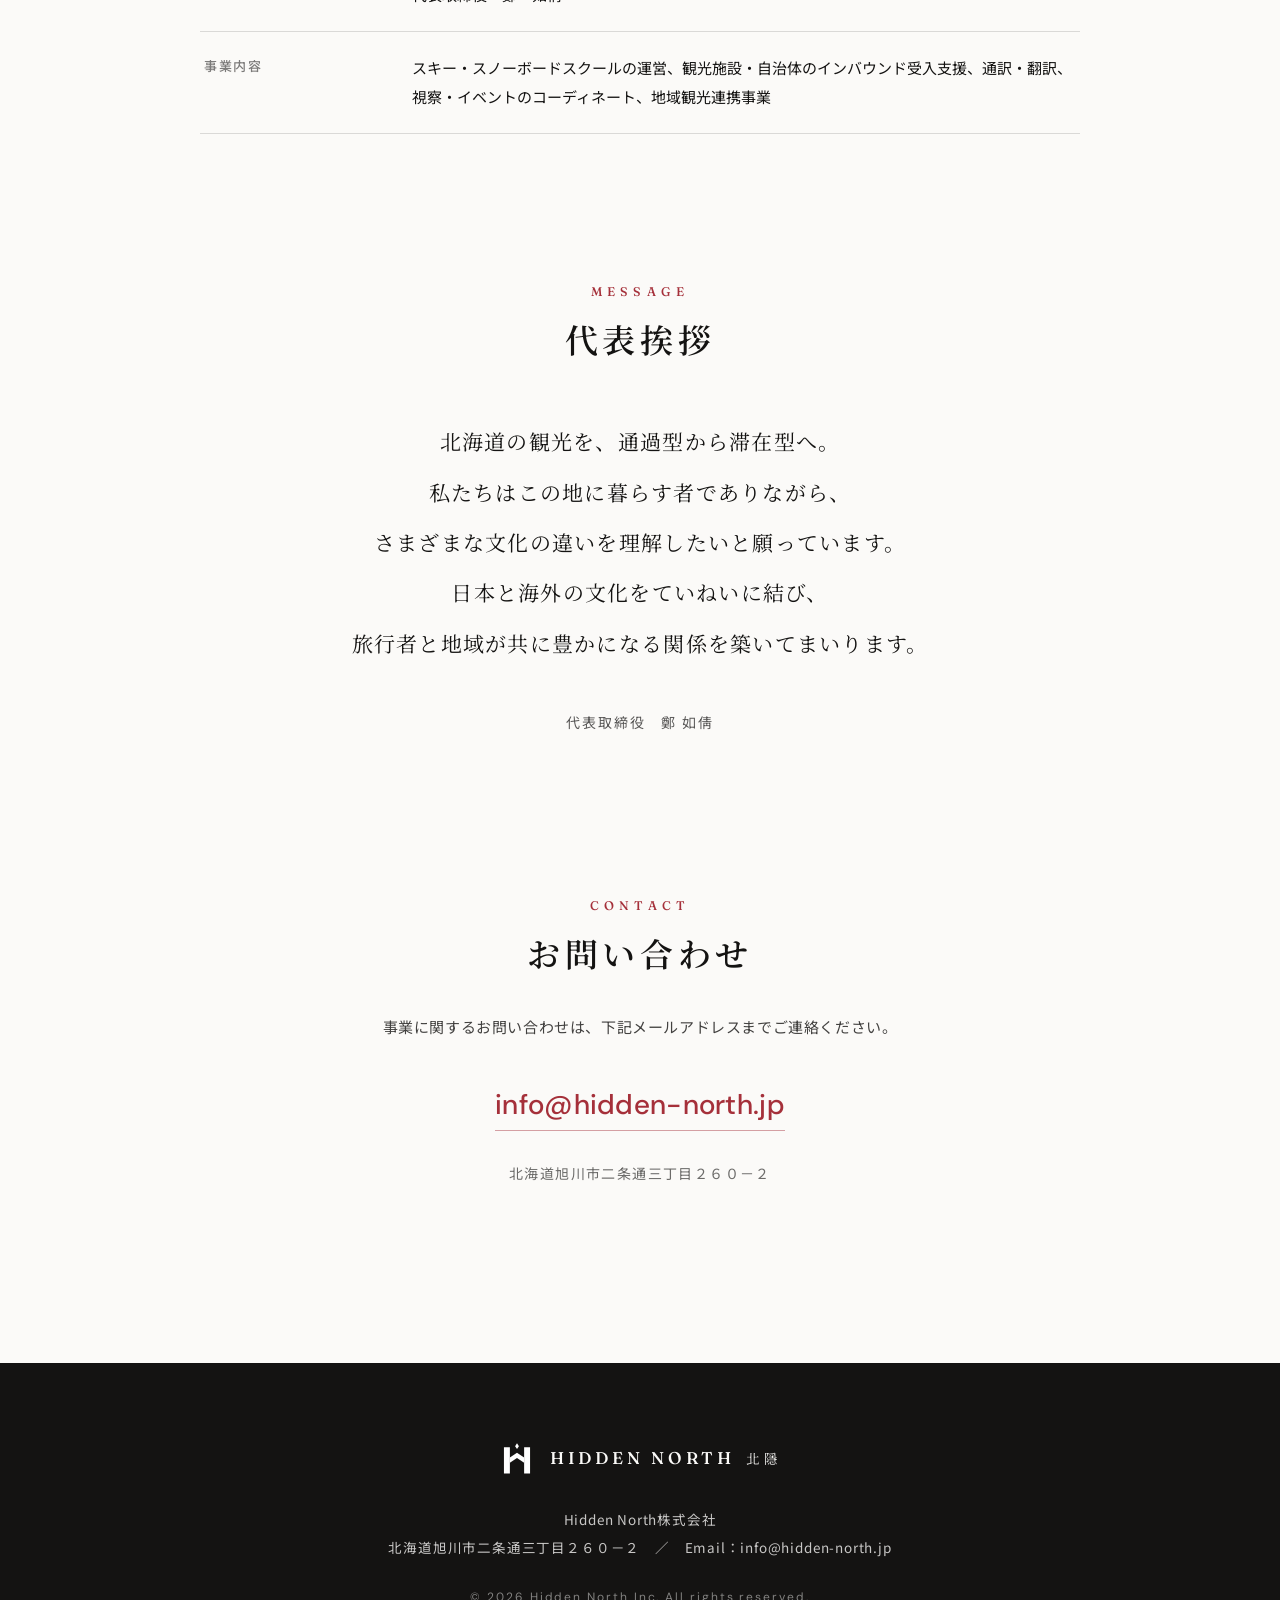
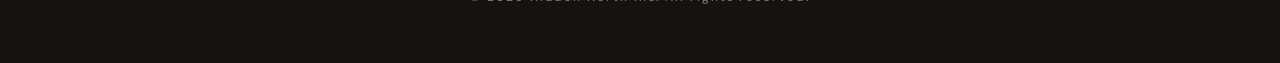
==== commit b8dd9164: "Broaden ZH philosophy copy and expand the representative message - 理念 (ZH): 交到華語旅客手中 → 交到每一位旅客手中 (ma" ====
--- a/index.html
+++ b/index.html
@@ -72,7 +72,7 @@
       <div class="lang-zh">
         <p class="serif lead">觀光客看得到富良野的花田，<br>我們知道的，是清晨無人的美瑛之丘。</p>
         <div class="rule"></div>
-        <p class="serif body">Hidden North（北隱）為了把不在攻略上的北海道，<br>交到華語旅客手中而成立。</p>
+        <p class="serif body">Hidden North（北隱）為了把不在攻略上的北海道，<br>交到每一位旅客手中而成立。</p>
         <p class="serif body body--emph">與地方共存，建立能長久走下去的觀光模式——<br>這是我們的工作。</p>
       </div>
     </div>
@@ -202,11 +202,11 @@
       <h2 class="section-h2 serif lang-zh">代表的話</h2>
 
       <div class="lang-ja">
-        <p class="serif msg">北海道の観光は、通過型から滞在型へ。<br>私たちは、地域に暮らす者として、<br>旅行者と地域の双方をつなぐ、より楽しむように努力します。</p>
+        <p class="serif msg">北海道の観光を、通過型から滞在型へ。<br>私たちはこの地に暮らす者でありながら、<br>さまざまな文化の違いを理解したいと願っています。<br>日本と海外の文化をていねいに結び、<br>旅行者と地域が共に豊かになる関係を築いてまいります。</p>
         <p class="sans sign">代表取締役　鄭 如倩</p>
       </div>
       <div class="lang-zh">
-        <p class="serif msg">北海道的觀光，正從路過走向停留。<br>作為生活在這片土地上的人，<br>我們努力連結旅客與地方，讓旅程更盡興。</p>
+        <p class="serif msg">北海道的觀光，正從路過走向停留。<br>我們是生活在這片土地上的人，<br>同時也努力理解不同國家與文化的旅行方式。<br>以細膩的方式連結日本與海外的文化，<br>在旅客與地方之間，建立彼此都能受惠的長久關係。</p>
         <p class="sans sign">代表取締役　鄭如倩</p>
       </div>
     </div>
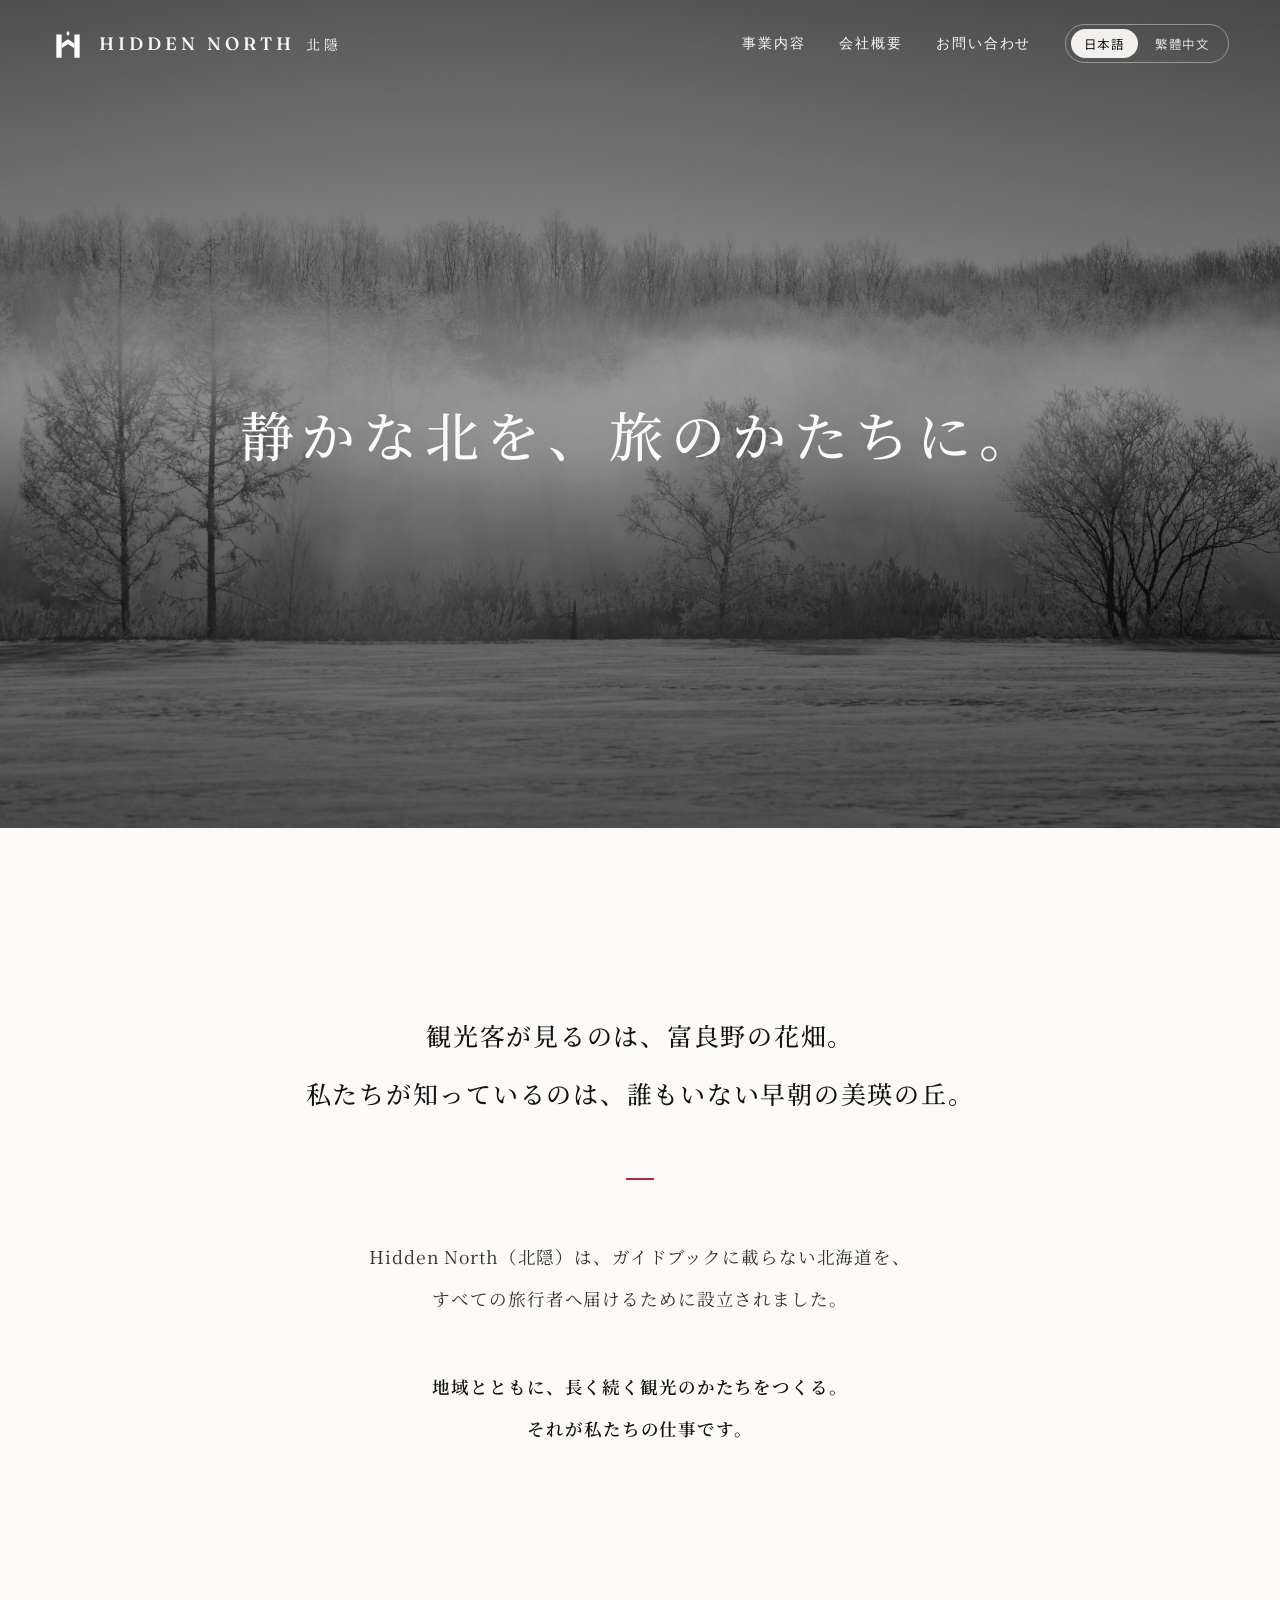
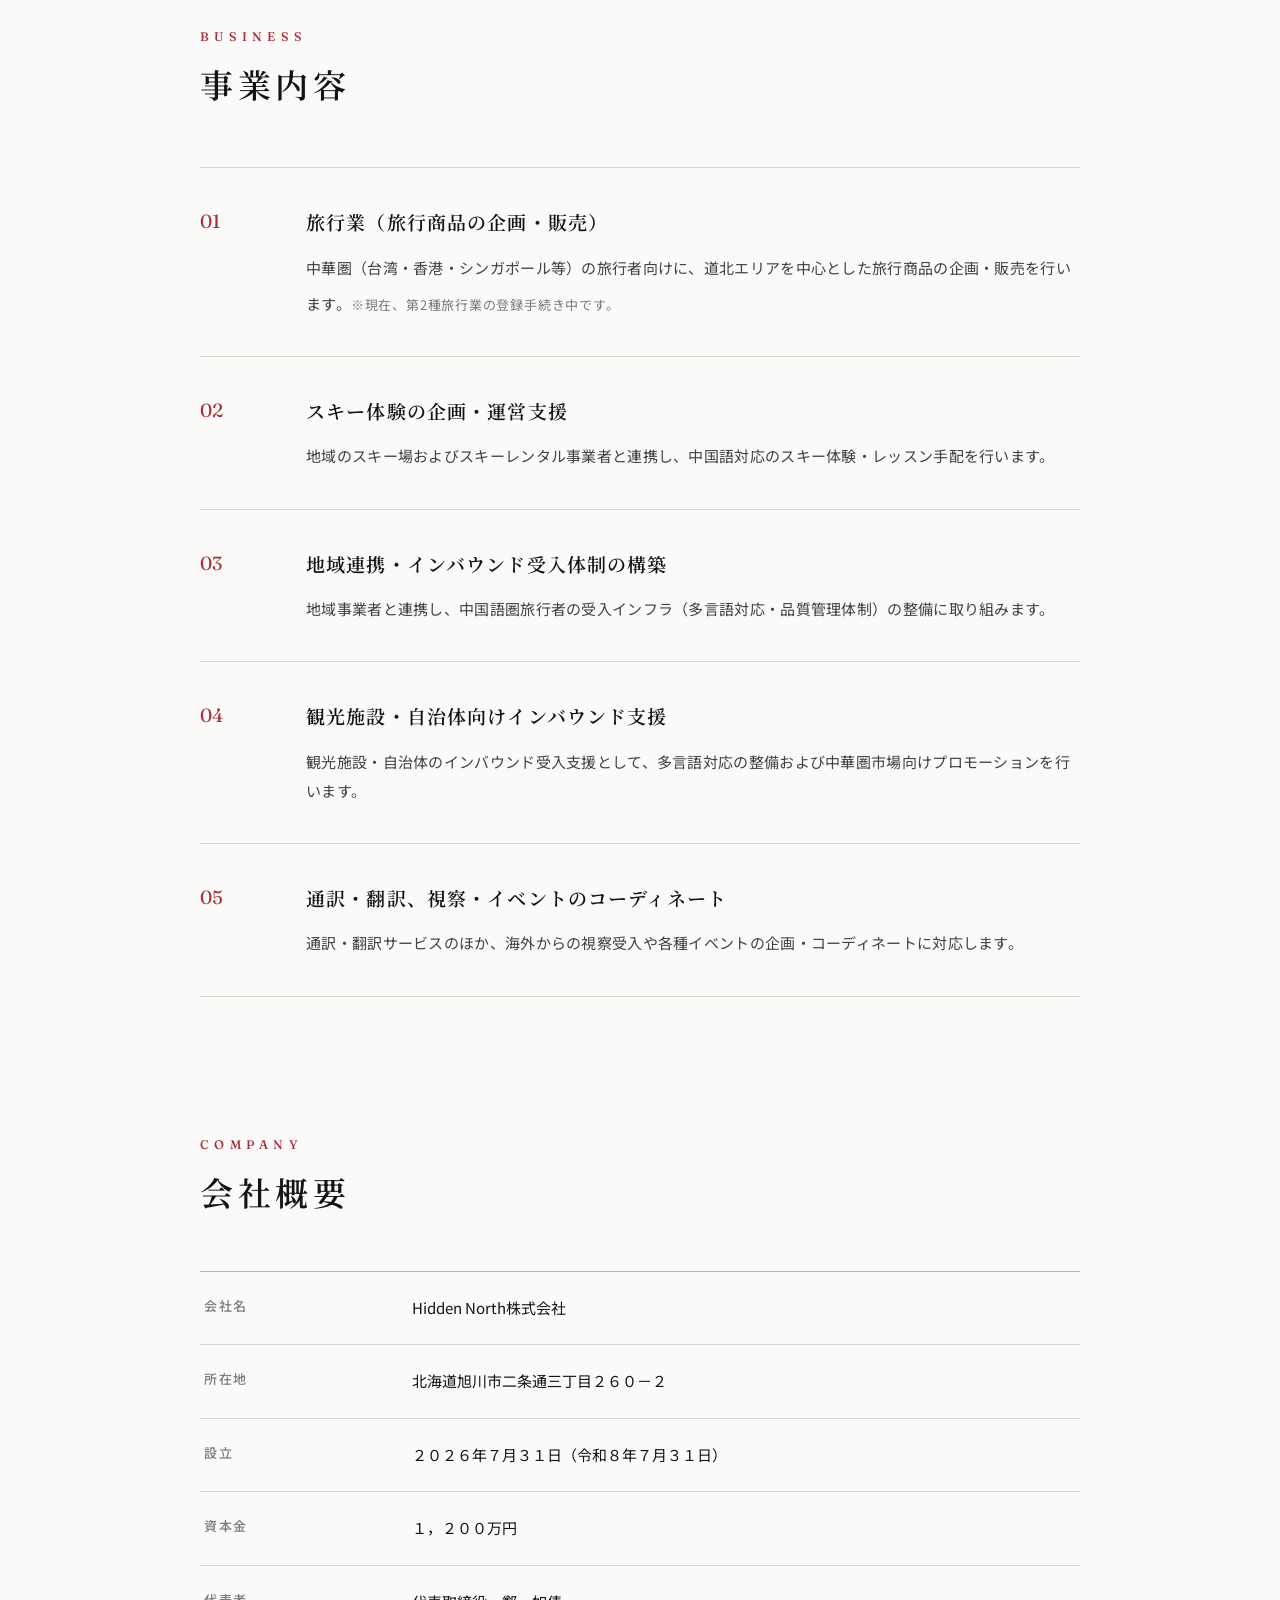
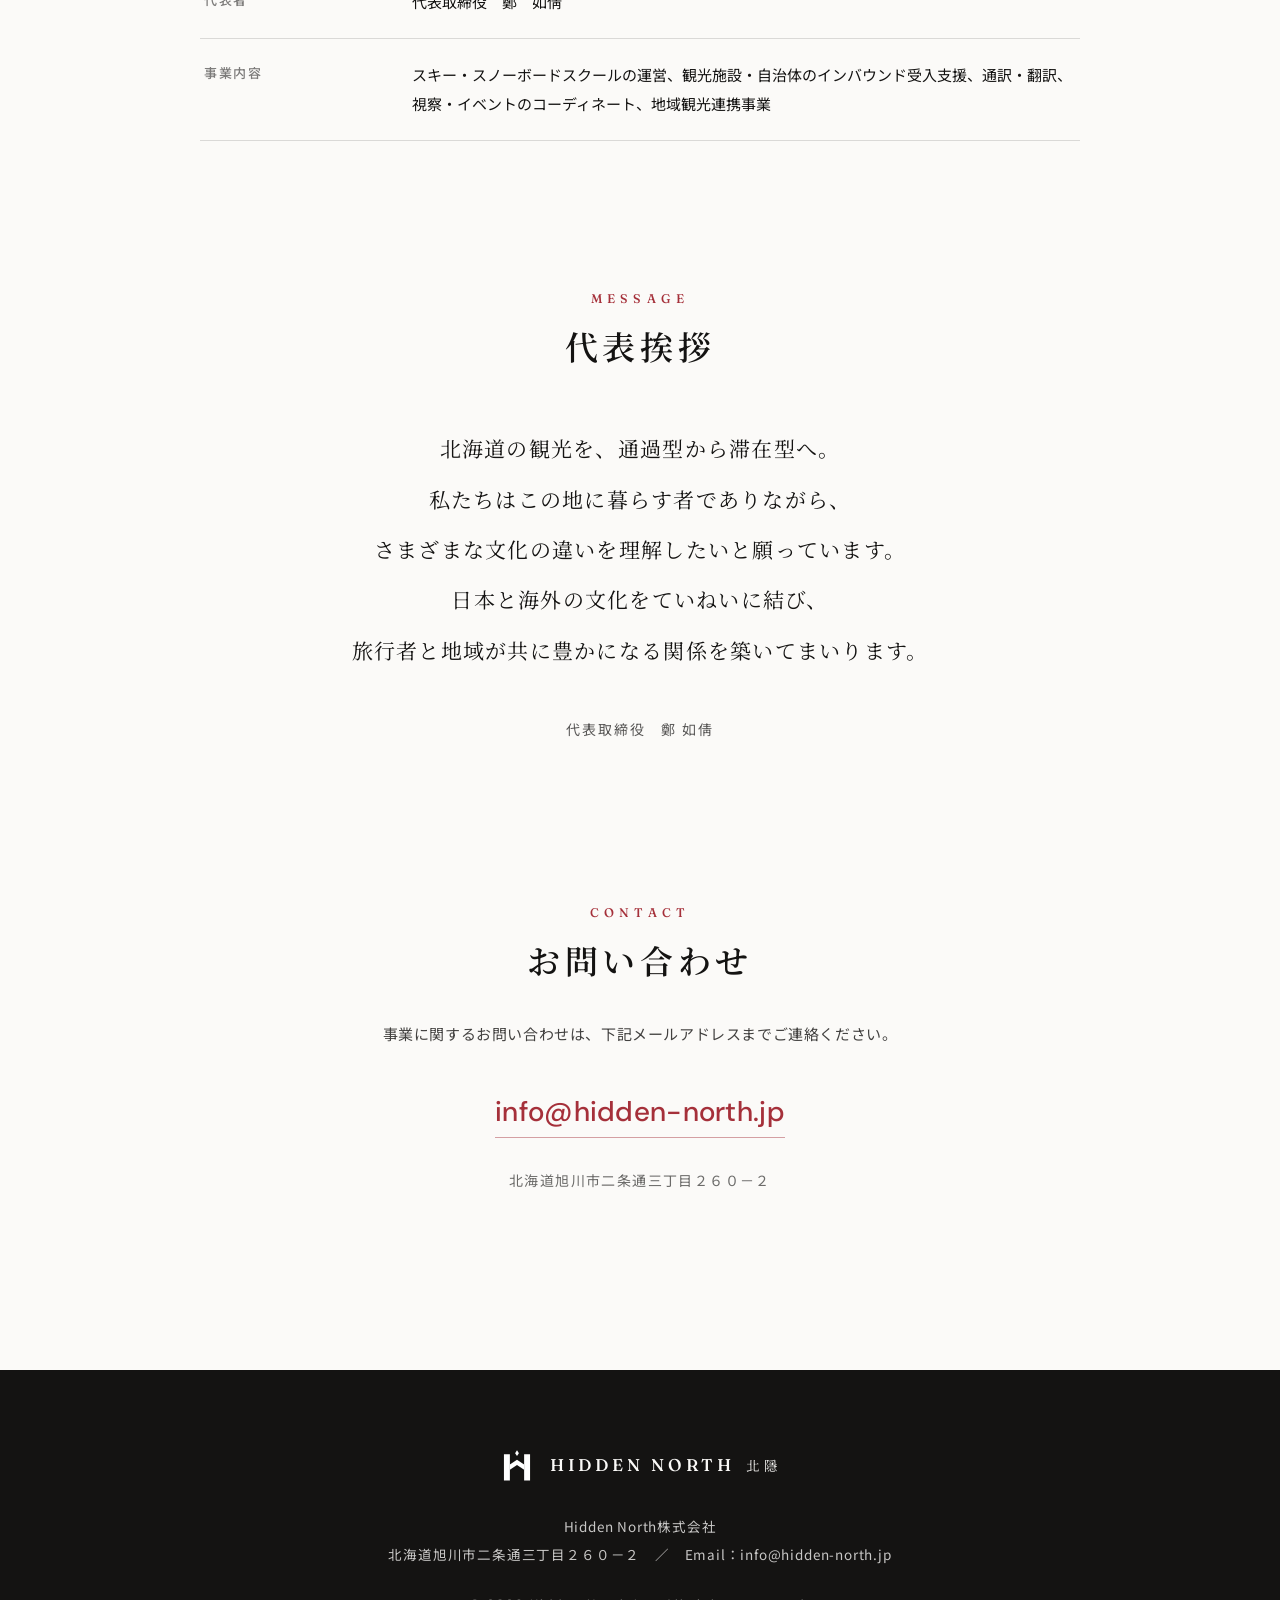
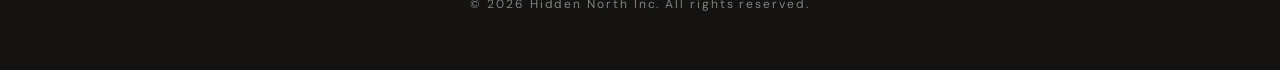
==== commit d364e324: "Note Type-2 travel business registration in progress (business 01) Add a subtle status note to 事業内容 " ====
--- a/index.html
+++ b/index.html
@@ -91,7 +91,7 @@
           <div class="biz-item__num">01</div>
           <div>
             <h3 class="serif">旅行業（旅行商品の企画・販売）</h3>
-            <p class="sans">中華圏（台湾・香港・シンガポール等）の旅行者向けに、道北エリアを中心とした旅行商品の企画・販売を行います。</p>
+            <p class="sans">中華圏（台湾・香港・シンガポール等）の旅行者向けに、道北エリアを中心とした旅行商品の企画・販売を行います。<span class="biz-note">※現在、第2種旅行業の登録手続き中です。</span></p>
           </div>
         </div>
         <div class="biz-item">
@@ -130,7 +130,7 @@
           <div class="biz-item__num">01</div>
           <div>
             <h3 class="serif">旅行業（旅遊商品企劃・販售）</h3>
-            <p class="sans">面向華語圈（台灣・香港・新加坡等）旅客，企劃與販售以道北為中心的旅遊商品。</p>
+            <p class="sans">面向華語圈（台灣・香港・新加坡等）旅客，企劃與販售以道北為中心的旅遊商品。<span class="biz-note">※第二種旅行業登記申請中。</span></p>
           </div>
         </div>
         <div class="biz-item">
--- a/styles.css
+++ b/styles.css
@@ -264,6 +264,13 @@
   color: var(--text-secondary);
   text-wrap: pretty;
 }
+.biz-note {
+  display: inline-block;
+  margin-top: 10px;
+  font-size: 13px;
+  letter-spacing: .06em;
+  color: var(--label);
+}
 
 /* 3. 会社概要 */
 .company { padding: 0 28px clamp(100px, 12vw, 150px); }
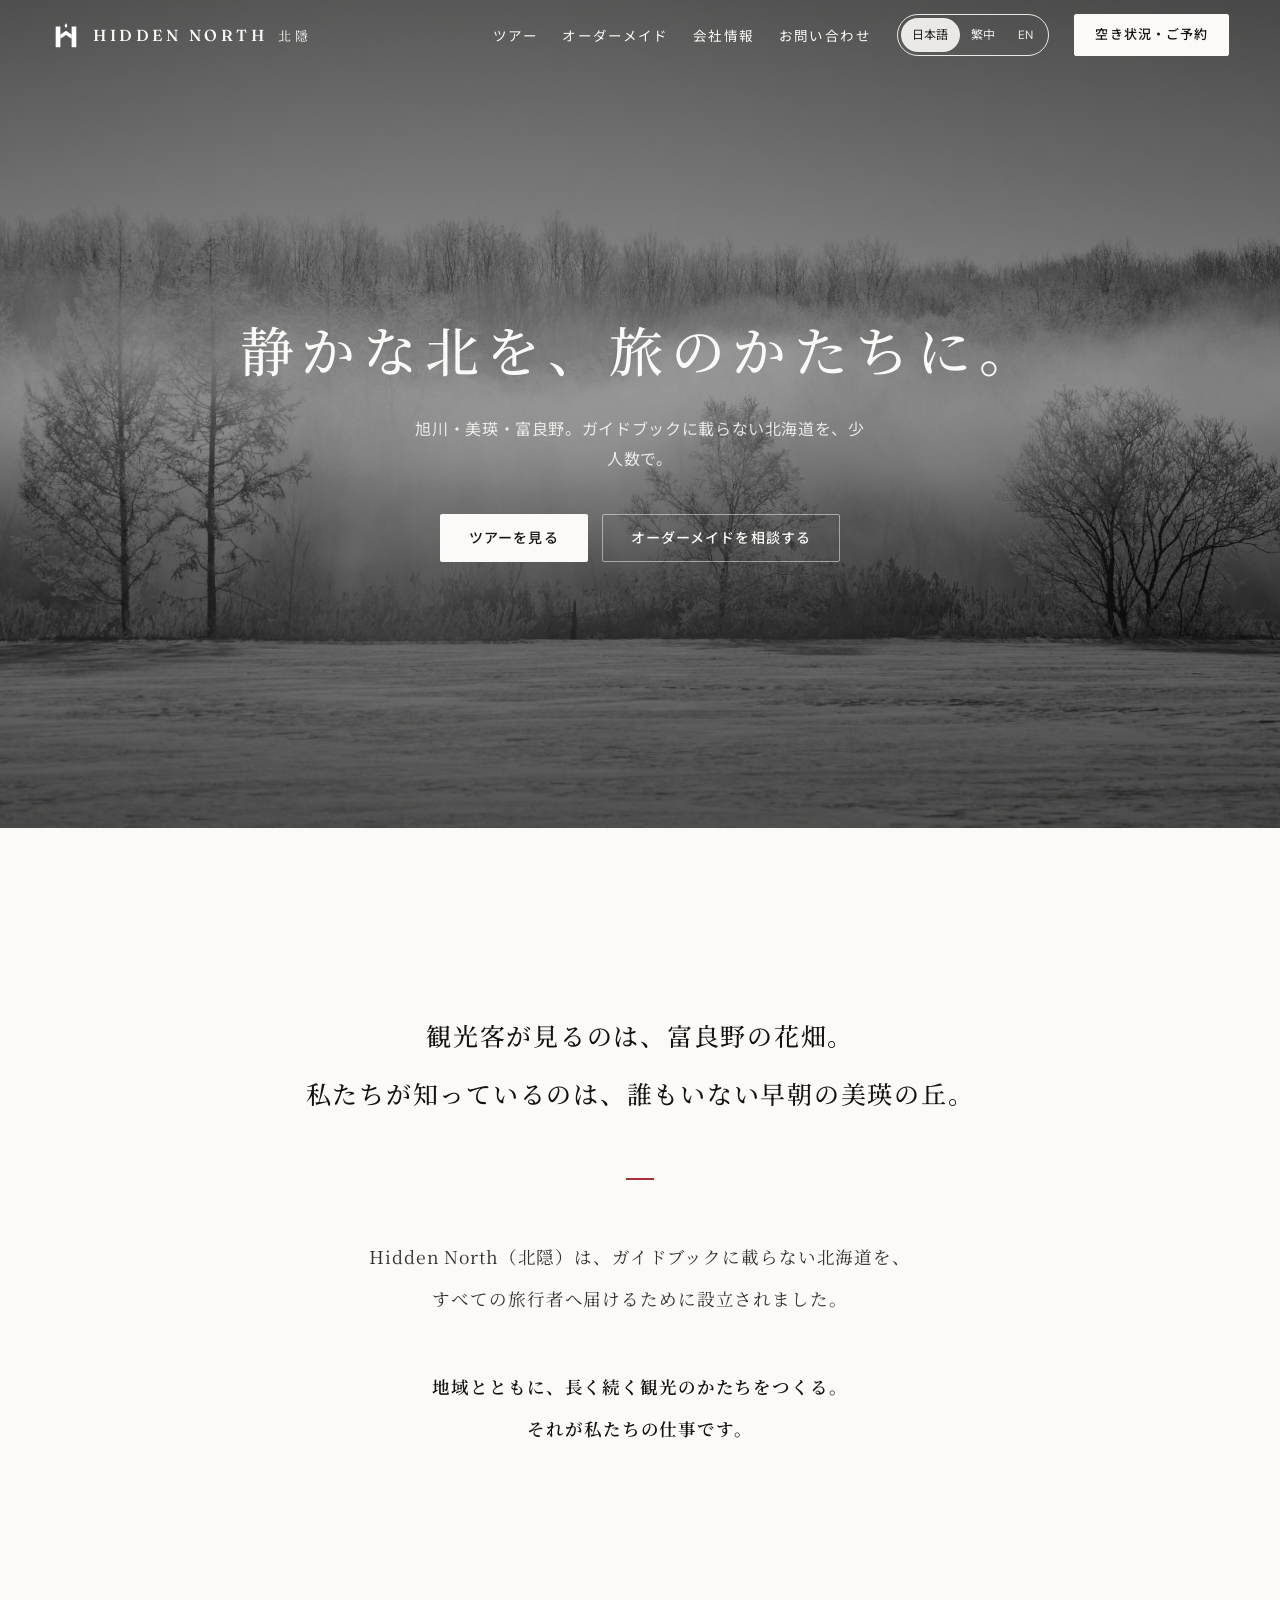
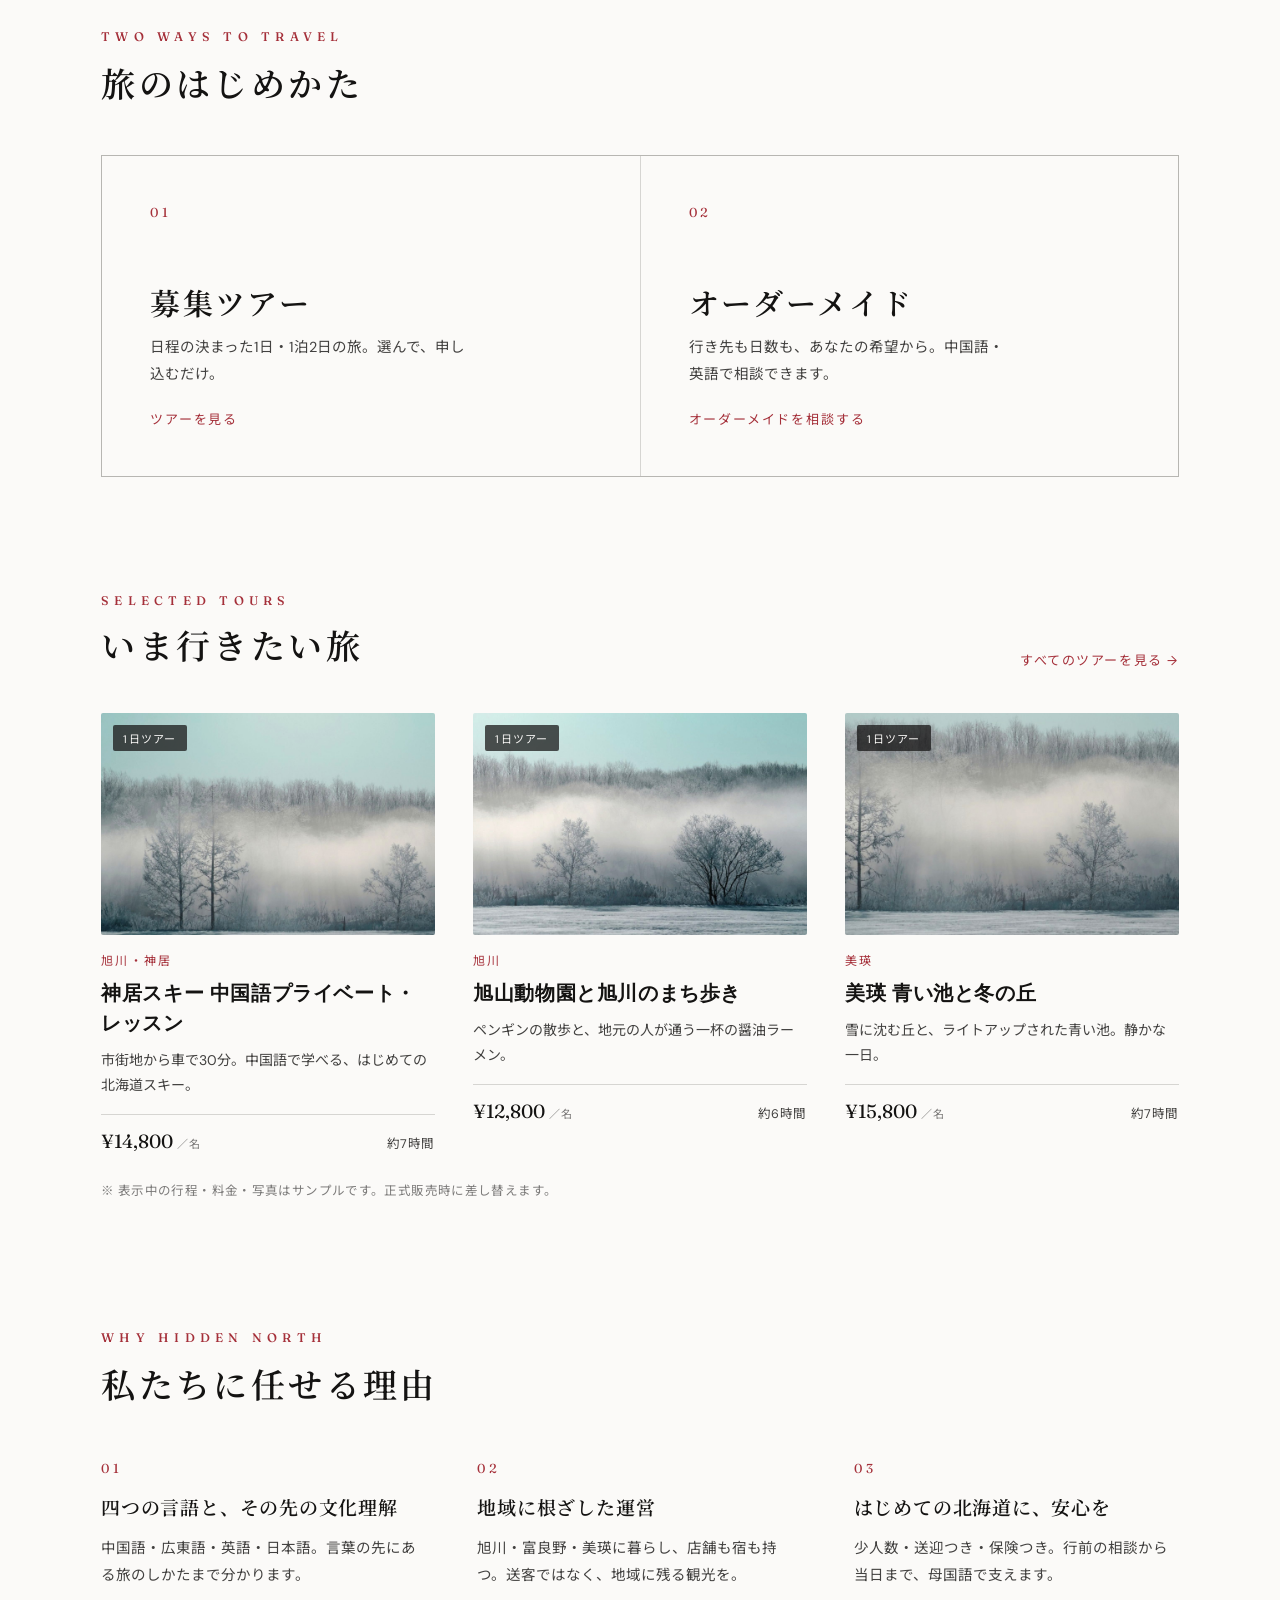
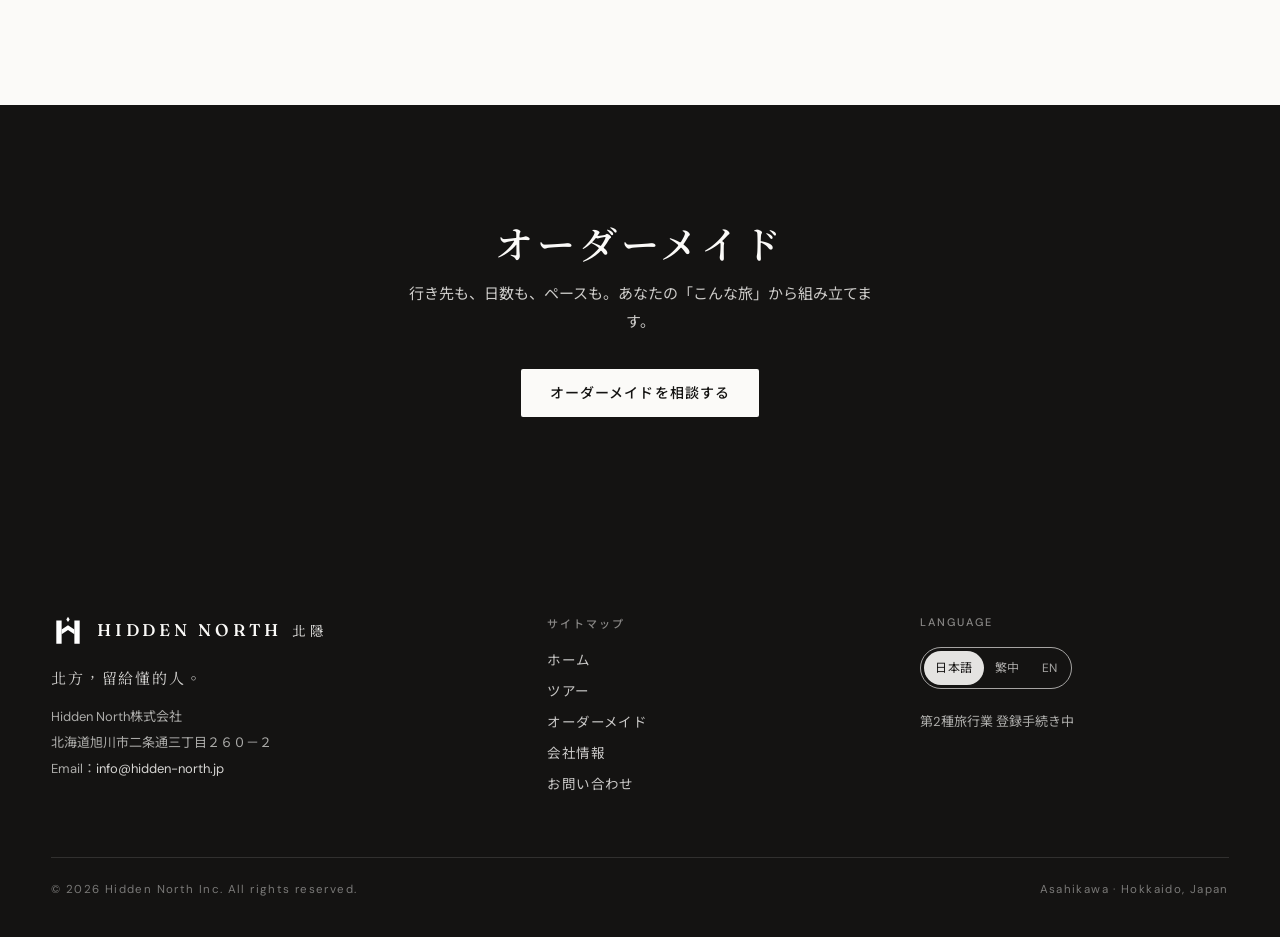
==== commit 2fbed754: "Build multi-page trilingual site: tours, custom, checkout, admin Expand the single-page company site" ====
--- a/index.html
+++ b/index.html
@@ -4,12 +4,14 @@
   <meta charset="utf-8">
   <meta name="viewport" content="width=device-width, initial-scale=1">
   <title>Hidden North株式会社｜旭川・美瑛・富良野の旅行会社</title>
-  <meta name="description" content="ガイドブックに載らない北海道を、中華圏の旅行者へ。旭川・美瑛・富良野に根ざす旅行会社、Hidden North株式会社。">
+  <meta name="description" content="ガイドブックに載らない北海道を、中華圏・英語圏の旅行者へ。旭川・美瑛・富良野の少人数ツアーとオーダーメイドの旅。Hidden North株式会社。">
   <meta property="og:title" content="Hidden North株式会社｜旭川・美瑛・富良野の旅行会社">
-  <meta property="og:description" content="ガイドブックに載らない北海道を、中華圏の旅行者へ。旭川・美瑛・富良野に根ざす旅行会社、Hidden North株式会社。">
+  <meta property="og:description" content="ガイドブックに載らない北海道を、少人数で。旭川・美瑛・富良野の旅。">
   <meta property="og:type" content="website">
   <meta property="og:locale" content="ja_JP">
   <meta property="og:locale:alternate" content="zh_TW">
+  <meta property="og:locale:alternate" content="en_US">
+  <meta property="og:image" content="assets/hero.jpg">
   <meta name="theme-color" content="#141312">
   <link rel="icon" href="assets/symbol-color.svg" type="image/svg+xml">
   <link rel="preconnect" href="https://fonts.googleapis.com">
@@ -17,236 +19,130 @@
   <link href="https://fonts.googleapis.com/css2?family=Fraunces:opsz,wght@9..144,400;9..144,500;9..144,600&family=DM+Sans:wght@400;500&family=Noto+Serif+JP:wght@400;500;600&family=Noto+Sans+JP:wght@400;500;700&family=Noto+Serif+TC:wght@400;500;600&family=Noto+Sans+TC:wght@400;500;700&display=swap" rel="stylesheet">
   <link rel="stylesheet" href="styles.css">
 </head>
-<body>
+<body data-page="home" data-hero-over="true">
+  <div id="site-header"></div>
 
-  <!-- ================= 0. Hero + Nav ================= -->
-  <section id="top" class="hero">
-    <div class="hero__bg" aria-hidden="true"></div>
-    <div class="hero__scrim" aria-hidden="true"></div>
+  <main class="site-main">
 
-    <header class="nav">
-      <a href="#top" class="brand" aria-label="Hidden North / 北隱">
-        <img src="assets/symbol-white.svg" alt="Hidden North">
-        <span class="brand__word">
-          <span class="brand__latin">HIDDEN NORTH</span>
-          <span class="brand__cjk">北隱</span>
-        </span>
-      </a>
+    <!-- Hero -->
+    <section id="top" class="hero">
+      <div class="hero__bg" aria-hidden="true"></div>
+      <div class="hero__scrim" aria-hidden="true"></div>
+      <div class="hero__title">
+        <h1 class="serif" data-i18n="home.heroTitle">静かな北を、旅のかたちに。</h1>
+        <p class="hero__sub" data-i18n="home.heroSub">旭川・美瑛・富良野。ガイドブックに載らない北海道を、少人数で。</p>
+        <div class="hero__cta">
+          <a class="btn btn--light" href="tours.html" data-i18n="cta.viewTours">ツアーを見る</a>
+          <a class="btn btn--ghost-light" href="custom.html" data-i18n="cta.custom">オーダーメイドを相談する</a>
+        </div>
+      </div>
+    </section>
 
-      <nav class="nav__right">
-        <div class="nav__links lang-ja">
-          <a href="#business">事業内容</a>
-          <a href="#company">会社概要</a>
-          <a href="#contact">お問い合わせ</a>
+    <!-- Philosophy -->
+    <section class="section philosophy">
+      <div class="wrap-720">
+        <div class="lang-ja">
+          <p class="serif lead">観光客が見るのは、富良野の花畑。<br>私たちが知っているのは、誰もいない早朝の美瑛の丘。</p>
+          <div class="rule"></div>
+          <p class="serif body">Hidden North（北隠）は、ガイドブックに載らない北海道を、<br>すべての旅行者へ届けるために設立されました。</p>
+          <p class="serif body body--emph">地域とともに、長く続く観光のかたちをつくる。<br>それが私たちの仕事です。</p>
         </div>
-        <div class="nav__links lang-zh">
-          <a href="#business">事業內容</a>
-          <a href="#company">公司概要</a>
-          <a href="#contact">聯絡我們</a>
+        <div class="lang-zh">
+          <p class="serif lead">觀光客看得到富良野的花田，<br>我們知道的，是清晨無人的美瑛之丘。</p>
+          <div class="rule"></div>
+          <p class="serif body">Hidden North（北隱）為了把不在攻略上的北海道，<br>交到每一位旅客手中而成立。</p>
+          <p class="serif body body--emph">與地方共存，建立能長久走下去的觀光模式——<br>這是我們的工作。</p>
         </div>
+        <div class="lang-en">
+          <p class="serif lead">Travellers see the flower fields of Furano.<br>We know the hills of Biei at dawn, with no one there.</p>
+          <div class="rule"></div>
+          <p class="serif body">Hidden North was founded to carry the Hokkaido the guidebooks miss<br>into the hands of every traveller.</p>
+          <p class="serif body body--emph">To build, alongside the region, a form of tourism that lasts.<br>That is our work.</p>
+        </div>
+      </div>
+    </section>
 
-        <div class="lang-toggle" role="group" aria-label="Language">
-          <button type="button" id="lang-ja" data-lang-set="ja" aria-pressed="true">日本語</button>
-          <button type="button" id="lang-zh" data-lang-set="zh" aria-pressed="false">繁體中文</button>
+    <!-- Paths -->
+    <section class="section pad-y" style="padding-top:0">
+      <div class="wrap">
+        <div class="sec-head reveal">
+          <div class="eyebrow" data-i18n="home.pathsEyebrow">TWO WAYS TO TRAVEL</div>
+          <h2 class="serif" data-i18n="home.pathsTitle">旅のはじめかた</h2>
         </div>
-      </nav>
-    </header>
+        <div class="paths reveal">
+          <a class="path" href="tours.html">
+            <div class="path__img" style="background-image:url('assets/tours/t4.jpg')"></div>
+            <div class="path__num">01</div>
+            <h3 class="path__title serif" data-i18n="home.path1Title">募集ツアー</h3>
+            <p class="path__desc" data-i18n="home.path1Desc">日程の決まった1日・1泊2日の旅。選んで、申し込むだけ。</p>
+            <div class="path__go" data-i18n="cta.viewTours">ツアーを見る</div>
+          </a>
+          <a class="path" href="custom.html">
+            <div class="path__img" style="background-image:url('assets/tours/t3.jpg')"></div>
+            <div class="path__num">02</div>
+            <h3 class="path__title serif" data-i18n="home.path2Title">オーダーメイド</h3>
+            <p class="path__desc" data-i18n="home.path2Desc">行き先も日数も、あなたの希望から。中国語・英語で相談できます。</p>
+            <div class="path__go" data-i18n="cta.custom">オーダーメイドを相談する</div>
+          </a>
+        </div>
+      </div>
+    </section>
 
-    <div class="hero__title">
-      <h1 class="serif lang-ja">静かな北を、旅のかたちに。</h1>
-      <h1 class="serif lang-zh">北方，留給懂的人。</h1>
-    </div>
-  </section>
+    <!-- Featured tours -->
+    <section class="section pad-y" style="padding-top:0">
+      <div class="wrap">
+        <div class="featured-head reveal">
+          <div>
+            <div class="eyebrow" data-i18n="home.featuredEyebrow">SELECTED TOURS</div>
+            <h2 class="serif" style="margin:12px 0 0;font-weight:600;font-size:clamp(25px,3vw,34px);letter-spacing:.1em" data-i18n="home.featuredTitle">いま行きたい旅</h2>
+          </div>
+          <a href="tours.html" class="link-arrow" data-i18n="home.featuredMore">すべてのツアーを見る</a>
+        </div>
+        <div id="featured-tours" class="tour-grid"></div>
+        <p class="notice notice--inline" style="margin-top:28px" data-i18n="notice.sample">※ 表示中の行程・料金・写真はサンプルです。正式販売時に差し替えます。</p>
+      </div>
+    </section>
 
-  <!-- ================= 1. 理念 ================= -->
-  <section class="section philosophy">
-    <div class="wrap-720">
-      <!-- 日本語 -->
-      <div class="lang-ja">
-        <p class="serif lead">観光客が見るのは、富良野の花畑。<br>私たちが知っているのは、誰もいない早朝の美瑛の丘。</p>
-        <div class="rule"></div>
-        <p class="serif body">Hidden North（北隠）は、ガイドブックに載らない北海道を、<br>すべての旅行者へ届けるために設立されました。</p>
-        <p class="serif body body--emph">地域とともに、長く続く観光のかたちをつくる。<br>それが私たちの仕事です。</p>
-      </div>
-      <!-- 繁體中文 -->
-      <div class="lang-zh">
-        <p class="serif lead">觀光客看得到富良野的花田，<br>我們知道的，是清晨無人的美瑛之丘。</p>
-        <div class="rule"></div>
-        <p class="serif body">Hidden North（北隱）為了把不在攻略上的北海道，<br>交到每一位旅客手中而成立。</p>
-        <p class="serif body body--emph">與地方共存，建立能長久走下去的觀光模式——<br>這是我們的工作。</p>
-      </div>
-    </div>
-  </section>
-
-  <!-- ================= 2. 事業内容 ================= -->
-  <section id="business" class="section business">
-    <div class="wrap-880">
-      <div class="eyebrow">BUSINESS</div>
-      <h2 class="section-h2 serif lang-ja">事業内容</h2>
-      <h2 class="section-h2 serif lang-zh">事業內容</h2>
-
-      <!-- 日本語 -->
-      <div class="biz-list lang-ja">
-        <div class="biz-item">
-          <div class="biz-item__num">01</div>
-          <div>
-            <h3 class="serif">旅行業（旅行商品の企画・販売）</h3>
-            <p class="sans">中華圏（台湾・香港・シンガポール等）の旅行者向けに、道北エリアを中心とした旅行商品の企画・販売を行います。<span class="biz-note">※現在、第2種旅行業の登録手続き中です。</span></p>
+    <!-- Why -->
+    <section class="section pad-y" style="padding-top:0">
+      <div class="wrap">
+        <div class="sec-head reveal">
+          <div class="eyebrow" data-i18n="home.whyEyebrow">WHY HIDDEN NORTH</div>
+          <h2 class="serif" data-i18n="home.whyTitle">私たちに任せる理由</h2>
+        </div>
+        <div class="why-grid">
+          <div class="why-item reveal">
+            <span class="why-num">01</span>
+            <h3 class="serif" data-i18n="home.why1Title">四つの言語と、その先の文化理解</h3>
+            <p data-i18n="home.why1Desc">中国語・広東語・英語・日本語。言葉の先にある旅のしかたまで分かります。</p>
           </div>
-        </div>
-        <div class="biz-item">
-          <div class="biz-item__num">02</div>
-          <div>
-            <h3 class="serif">スキー体験の企画・運営支援</h3>
-            <p class="sans">地域のスキー場およびスキーレンタル事業者と連携し、中国語対応のスキー体験・レッスン手配を行います。</p>
+          <div class="why-item reveal">
+            <span class="why-num">02</span>
+            <h3 class="serif" data-i18n="home.why2Title">地域に根ざした運営</h3>
+            <p data-i18n="home.why2Desc">旭川・富良野・美瑛に暮らし、店舗も宿も持つ。送客ではなく、地域に残る観光を。</p>
           </div>
-        </div>
-        <div class="biz-item">
-          <div class="biz-item__num">03</div>
-          <div>
-            <h3 class="serif">地域連携・インバウンド受入体制の構築</h3>
-            <p class="sans">地域事業者と連携し、中国語圏旅行者の受入インフラ（多言語対応・品質管理体制）の整備に取り組みます。</p>
-          </div>
-        </div>
-        <div class="biz-item">
-          <div class="biz-item__num">04</div>
-          <div>
-            <h3 class="serif">観光施設・自治体向けインバウンド支援</h3>
-            <p class="sans">観光施設・自治体のインバウンド受入支援として、多言語対応の整備および中華圏市場向けプロモーションを行います。</p>
-          </div>
-        </div>
-        <div class="biz-item">
-          <div class="biz-item__num">05</div>
-          <div>
-            <h3 class="serif">通訳・翻訳、視察・イベントのコーディネート</h3>
-            <p class="sans">通訳・翻訳サービスのほか、海外からの視察受入や各種イベントの企画・コーディネートに対応します。</p>
+          <div class="why-item reveal">
+            <span class="why-num">03</span>
+            <h3 class="serif" data-i18n="home.why3Title">はじめての北海道に、安心を</h3>
+            <p data-i18n="home.why3Desc">少人数・送迎つき・保険つき。行前の相談から当日まで、母国語で支えます。</p>
           </div>
         </div>
       </div>
+    </section>
 
-      <!-- 繁體中文 -->
-      <div class="biz-list lang-zh">
-        <div class="biz-item">
-          <div class="biz-item__num">01</div>
-          <div>
-            <h3 class="serif">旅行業（旅遊商品企劃・販售）</h3>
-            <p class="sans">面向華語圈（台灣・香港・新加坡等）旅客，企劃與販售以道北為中心的旅遊商品。<span class="biz-note">※第二種旅行業登記申請中。</span></p>
-          </div>
-        </div>
-        <div class="biz-item">
-          <div class="biz-item__num">02</div>
-          <div>
-            <h3 class="serif">滑雪體驗企劃與營運支援</h3>
-            <p class="sans">與在地滑雪場及滑雪裝備租賃業者合作，提供中文對應的滑雪體驗與課程安排。</p>
-          </div>
-        </div>
-        <div class="biz-item">
-          <div class="biz-item__num">03</div>
-          <div>
-            <h3 class="serif">地域合作與入境接待體制建構</h3>
-            <p class="sans">與在地業者合作，共同建置華語旅客的接待基礎（多語對應、品質管理體制）。</p>
-          </div>
-        </div>
-        <div class="biz-item">
-          <div class="biz-item__num">04</div>
-          <div>
-            <h3 class="serif">觀光設施・自治體的入境觀光支援</h3>
-            <p class="sans">為觀光設施與自治體提供入境旅客接待支援，包括多語言環境整備與面向華語圈市場的推廣宣傳。</p>
-          </div>
-        </div>
-        <div class="biz-item">
-          <div class="biz-item__num">05</div>
-          <div>
-            <h3 class="serif">口譯・筆譯、考察與活動統籌</h3>
-            <p class="sans">提供口譯與筆譯服務，並承接海外考察團的接待安排與各類活動的企劃統籌。</p>
-          </div>
-        </div>
+    <!-- CTA band -->
+    <section class="cta-band">
+      <div class="reveal">
+        <h2 class="serif" data-i18n="home.path2Title">オーダーメイド</h2>
+        <p data-i18n="custom.lead">行き先も、日数も、ペースも。あなたの「こんな旅」から組み立てます。</p>
+        <a class="btn btn--light" href="custom.html" data-i18n="cta.custom">オーダーメイドを相談する</a>
       </div>
-    </div>
-  </section>
+    </section>
 
-  <!-- ================= 3. 会社概要 ================= -->
-  <section id="company" class="section company">
-    <div class="wrap-880">
-      <div class="eyebrow">COMPANY</div>
-      <h2 class="section-h2 serif lang-ja">会社概要</h2>
-      <h2 class="section-h2 serif lang-zh">公司概要</h2>
+  </main>
 
-      <!-- 日本語 -->
-      <div class="facts sans lang-ja">
-        <div class="facts__row"><div class="facts__label">会社名</div><div class="facts__value">Hidden North株式会社</div></div>
-        <div class="facts__row"><div class="facts__label">所在地</div><div class="facts__value">北海道旭川市二条通三丁目２６０－２</div></div>
-        <div class="facts__row"><div class="facts__label">設立</div><div class="facts__value">２０２６年７月３１日（令和８年７月３１日）</div></div>
-        <div class="facts__row"><div class="facts__label">資本金</div><div class="facts__value">１，２００万円</div></div>
-        <div class="facts__row"><div class="facts__label">代表者</div><div class="facts__value">代表取締役　鄭　如倩</div></div>
-        <div class="facts__row"><div class="facts__label">事業内容</div><div class="facts__value">スキー・スノーボードスクールの運営、観光施設・自治体のインバウンド受入支援、通訳・翻訳、視察・イベントのコーディネート、地域観光連携事業</div></div>
-      </div>
-
-      <!-- 繁體中文 -->
-      <div class="facts sans lang-zh">
-        <div class="facts__row"><div class="facts__label">公司名稱</div><div class="facts__value">Hidden North株式会社</div></div>
-        <div class="facts__row"><div class="facts__label">所在地</div><div class="facts__value">北海道旭川市二条通三丁目２６０－２</div></div>
-        <div class="facts__row"><div class="facts__label">設立</div><div class="facts__value">２０２６年７月３１日（令和８年７月３１日）</div></div>
-        <div class="facts__row"><div class="facts__label">資本額</div><div class="facts__value">１，２００萬日圓</div></div>
-        <div class="facts__row"><div class="facts__label">代表人</div><div class="facts__value">代表取締役　鄭如倩</div></div>
-        <div class="facts__row"><div class="facts__label">事業內容</div><div class="facts__value">滑雪・單板滑雪學校之營運、觀光設施與自治體之入境接待支援、口譯・筆譯、考察與活動統籌、地域觀光合作事業</div></div>
-      </div>
-    </div>
-  </section>
-
-  <!-- ================= 4. 代表挨拶 ================= -->
-  <section class="section greeting">
-    <div class="wrap-720">
-      <div class="eyebrow">MESSAGE</div>
-      <h2 class="section-h2 serif lang-ja">代表挨拶</h2>
-      <h2 class="section-h2 serif lang-zh">代表的話</h2>
-
-      <div class="lang-ja">
-        <p class="serif msg">北海道の観光を、通過型から滞在型へ。<br>私たちはこの地に暮らす者でありながら、<br>さまざまな文化の違いを理解したいと願っています。<br>日本と海外の文化をていねいに結び、<br>旅行者と地域が共に豊かになる関係を築いてまいります。</p>
-        <p class="sans sign">代表取締役　鄭 如倩</p>
-      </div>
-      <div class="lang-zh">
-        <p class="serif msg">北海道的觀光，正從路過走向停留。<br>我們是生活在這片土地上的人，<br>同時也努力理解不同國家與文化的旅行方式。<br>以細膩的方式連結日本與海外的文化，<br>在旅客與地方之間，建立彼此都能受惠的長久關係。</p>
-        <p class="sans sign">代表取締役　鄭如倩</p>
-      </div>
-    </div>
-  </section>
-
-  <!-- ================= 5. 聯絡 ================= -->
-  <section id="contact" class="section contact">
-    <div class="wrap-720">
-      <div class="eyebrow">CONTACT</div>
-      <h2 class="section-h2 serif lang-ja">お問い合わせ</h2>
-      <h2 class="section-h2 serif lang-zh">聯絡我們</h2>
-
-      <p class="sans desc lang-ja">事業に関するお問い合わせは、下記メールアドレスまでご連絡ください。</p>
-      <p class="sans desc lang-zh">業務相關洽詢，請來信下列信箱。</p>
-
-      <div class="contact__cta">
-        <a href="mailto:info@hidden-north.jp">info@hidden-north.jp</a>
-      </div>
-      <p class="contact__addr">北海道旭川市二条通三丁目２６０－２</p>
-    </div>
-  </section>
-
-  <!-- ================= 6. Footer ================= -->
-  <footer class="footer">
-    <div class="footer__inner">
-      <div class="footer__brand">
-        <img src="assets/symbol-white.svg" alt="Hidden North">
-        <span class="footer__word">
-          <span class="brand__latin">HIDDEN NORTH</span>
-          <span class="brand__cjk">北隱</span>
-        </span>
-      </div>
-      <div class="footer__lines">
-        Hidden North株式会社<br>
-        北海道旭川市二条通三丁目２６０－２　／　Email：<a href="mailto:info@hidden-north.jp">info@hidden-north.jp</a>
-      </div>
-      <div class="footer__copy">© 2026 Hidden North Inc. All rights reserved.</div>
-    </div>
-  </footer>
-
-  <script src="app.js"></script>
+  <div id="site-footer"></div>
+  <script src="site.js"></script>
+  <script src="catalog.js"></script>
 </body>
 </html>
--- a/styles.css
+++ b/styles.css
@@ -389,3 +389,382 @@
   html { scroll-behavior: auto; }
   .lang-toggle button { transition: none; }
 }
+
+/* =========================================================
+   ===============  MULTI-PAGE SITE (v2)  ==================
+   Extends the brand tokens above. Trilingual: ja / zh / en.
+   ========================================================= */
+:root {
+  --sans-ui: 'DM Sans', 'Noto Sans JP', 'Noto Sans TC', sans-serif;
+  --maxw: 1180px;
+  --gutter: clamp(20px, 4vw, 54px);
+  --head-h: 70px;
+}
+
+/* ---- trilingual visibility (extends the 2-lang rule above) ---- */
+html[data-lang="ja"] .lang-en,
+html[data-lang="zh"] .lang-en,
+html[data-lang="en"] .lang-ja,
+html[data-lang="en"] .lang-zh { display: none; }
+html[data-lang="en"] .serif { font-family: 'Fraunces', 'Noto Serif JP', serif; }
+html[data-lang="en"] .sans  { font-family: 'DM Sans', 'Noto Sans JP', sans-serif; }
+
+/* ---- shared layout helpers ---- */
+.wrap { max-width: var(--maxw); margin: 0 auto; padding-inline: var(--gutter); }
+.wrap-narrow { max-width: 860px; margin: 0 auto; padding-inline: var(--gutter); }
+.site-main { min-height: 60vh; }
+.pad-y { padding-block: clamp(64px, 9vw, 120px); }
+.hr-hair { border: 0; border-top: 1px solid var(--hairline); margin: 0; }
+
+/* reveal on scroll (progressive enhancement: visible unless JS opts in) */
+.reveal { opacity: 1; transform: none; transition: opacity .7s ease, transform .7s ease; }
+html.js .reveal { opacity: 0; transform: translateY(14px); }
+html.js .reveal.is-in { opacity: 1; transform: none; }
+@media (prefers-reduced-motion: reduce) { html.js .reveal { opacity: 1; transform: none; transition: none; } }
+
+/* ---- buttons ---- */
+.btn {
+  display: inline-flex; align-items: center; justify-content: center; gap: .5em;
+  font-family: var(--sans-ui); font-weight: 500; font-size: 14px; letter-spacing: .08em;
+  line-height: 1; padding: 15px 28px; min-height: 48px; border-radius: 2px;
+  border: 1px solid transparent; cursor: pointer; text-decoration: none;
+  transition: background-color .22s ease, color .22s ease, border-color .22s ease, opacity .22s ease;
+  -webkit-tap-highlight-color: transparent;
+}
+.btn--primary { background: var(--ink); color: var(--snow); }
+.btn--primary:hover { background: #322f2a; color: var(--snow); }
+.btn--outline { background: transparent; color: var(--ink); border-color: rgba(20,19,18,.28); }
+.btn--outline:hover { border-color: var(--ink); color: var(--ink); }
+.btn--accent { background: var(--rowan-day); color: var(--snow); }
+.btn--accent:hover { background: var(--rowan-deep); color: var(--snow); }
+.btn--light { background: var(--snow); color: var(--ink); }
+.btn--light:hover { background: #fff; color: var(--ink); }
+.btn--ghost-light { background: transparent; color: var(--snow); border-color: rgba(251,250,248,.5); }
+.btn--ghost-light:hover { border-color: var(--snow); background: rgba(251,250,248,.08); color: var(--snow); }
+.btn--block { width: 100%; }
+.btn:disabled, .btn[aria-disabled="true"] { opacity: .5; cursor: not-allowed; }
+.btn:focus-visible, a:focus-visible, button:focus-visible, input:focus-visible,
+select:focus-visible, textarea:focus-visible {
+  outline: 2px solid var(--rowan-day); outline-offset: 2px;
+}
+
+/* ---- site header ---- */
+.site-header {
+  position: fixed; top: 0; left: 0; right: 0; z-index: 50;
+  display: flex; align-items: center; justify-content: space-between; gap: 18px;
+  height: var(--head-h); padding-inline: var(--gutter);
+  --hdr-fg: var(--ink);
+  background: rgba(251,250,248,.92);
+  border-bottom: 1px solid var(--hairline);
+  -webkit-backdrop-filter: blur(10px); backdrop-filter: blur(10px);
+  transition: background-color .3s ease, border-color .3s ease, color .3s ease;
+}
+.site-header--over:not(.is-scrolled) {
+  --hdr-fg: var(--snow);
+  background: transparent; border-bottom-color: transparent;
+  -webkit-backdrop-filter: none; backdrop-filter: none;
+}
+.site-header .brand { color: var(--hdr-fg); gap: 12px; }
+.site-header .brand:hover { color: var(--hdr-fg); opacity: .82; }
+.site-header .brand img { height: 30px; }
+.site-header .brand__latin { color: var(--hdr-fg); font-size: 16px; }
+.site-header .brand__cjk { color: var(--hdr-fg); font-size: 13px; }
+.logo-light { display: none; }
+.site-header--over:not(.is-scrolled) .logo-dark { display: none; }
+.site-header--over:not(.is-scrolled) .logo-light { display: block; }
+
+.site-nav { display: flex; align-items: center; gap: clamp(14px, 2vw, 30px); }
+.site-nav__links { display: flex; align-items: center; gap: clamp(14px, 1.9vw, 30px); }
+.site-nav__links a {
+  font-family: var(--sans-ui); font-size: 13.5px; letter-spacing: .1em;
+  color: var(--hdr-fg); white-space: nowrap; padding: 6px 0; position: relative;
+}
+.site-nav__links a:hover { color: var(--hdr-fg); opacity: .64; }
+.site-nav__links a[aria-current="page"]::after {
+  content: ""; position: absolute; left: 0; right: 0; bottom: -2px; height: 1px; background: currentColor; opacity: .5;
+}
+
+/* language switch (3-way) — context-aware active pill */
+.langswitch {
+  display: inline-flex; align-items: center; border: 1px solid currentColor;
+  border-radius: 999px; padding: 3px; opacity: .9;
+  --ls-bg: var(--ink); --ls-fg: var(--snow);   /* light context default */
+}
+.langswitch button {
+  font-family: var(--sans-ui); font-size: 12px; letter-spacing: .04em; line-height: 1;
+  color: inherit; background: transparent; border: 0; border-radius: 999px;
+  padding: 7px 11px; min-height: 34px; cursor: pointer; transition: background-color .2s, color .2s;
+}
+.langswitch button[aria-pressed="true"] { background: var(--ls-bg); color: var(--ls-fg); }
+.site-header .langswitch { color: var(--hdr-fg); }
+/* dark contexts → light active pill */
+.footer2 .langswitch,
+.site-header--over:not(.is-scrolled) .langswitch { --ls-bg: var(--snow); --ls-fg: var(--ink); }
+
+.site-header .btn-book { padding: 11px 20px; min-height: 42px; font-size: 13px; }
+.site-header--over:not(.is-scrolled) .btn-book { background: var(--snow); color: var(--ink); border-color: var(--snow); }
+
+/* mobile menu */
+.menu-toggle { display: none; width: 44px; height: 44px; background: transparent; border: 0; cursor: pointer; color: var(--hdr-fg); align-items: center; justify-content: center; }
+.menu-toggle svg { width: 24px; height: 24px; }
+.menu-backdrop { display: none; position: fixed; inset: 0; background: rgba(20,19,18,.45); z-index: 59; }
+.menu-panel { display: none; }
+
+@media (max-width: 900px) {
+  .site-nav__links, .site-header > .site-nav .langswitch, .site-header .btn-book { display: none; }
+  .menu-toggle { display: inline-flex; }
+  .menu-backdrop.is-open { display: block; }
+  .menu-panel {
+    display: flex; position: fixed; top: 0; right: 0; bottom: 0; z-index: 60;
+    width: min(84vw, 340px); flex-direction: column; gap: 6px;
+    background: var(--snow); padding: 26px 26px calc(26px + env(safe-area-inset-bottom));
+    transform: translateX(100%); transition: transform .3s ease; overflow-y: auto;
+  }
+  .menu-panel.is-open { transform: none; box-shadow: -20px 0 60px rgba(20,19,18,.18); }
+  .menu-panel__close { align-self: flex-end; width: 44px; height: 44px; border: 0; background: transparent; cursor: pointer; color: var(--ink); }
+  .menu-panel a.m-link { font-family: var(--serif-ja); font-size: 22px; letter-spacing: .06em; color: var(--ink); padding: 14px 0; border-bottom: 1px solid var(--hairline); }
+  html[data-lang="zh"] .menu-panel a.m-link { font-family: var(--serif-tc); }
+  html[data-lang="en"] .menu-panel a.m-link { font-family: 'Fraunces', serif; }
+  .menu-panel .langswitch { align-self: flex-start; margin-top: 22px; color: var(--ink); }
+  .menu-panel .btn { margin-top: 20px; }
+}
+
+/* ---- interior page hero (small) ---- */
+.page-hero {
+  position: relative; padding-top: calc(var(--head-h) + clamp(44px, 8vw, 96px));
+  padding-bottom: clamp(40px, 6vw, 72px); padding-inline: var(--gutter);
+  background: var(--snow);
+}
+.page-hero__inner { max-width: var(--maxw); margin: 0 auto; }
+.page-hero .eyebrow { margin-bottom: 14px; }
+.page-hero h1 { margin: 0; font-weight: 600; font-size: clamp(30px, 4.4vw, 50px); letter-spacing: .1em; line-height: 1.4; }
+.page-hero .lead { margin: 20px 0 0; max-width: 620px; font-size: clamp(15px,1.6vw,17px); line-height: 1.9; color: var(--text-secondary); letter-spacing: .02em; }
+.page-hero--photo { background: var(--ink); color: var(--snow); overflow: hidden; }
+.page-hero--photo .page-hero__bg { position: absolute; inset: 0; background-size: cover; background-position: center; filter: brightness(.62) saturate(.9); }
+.page-hero--photo .page-hero__inner { position: relative; z-index: 2; }
+.page-hero--photo h1 { color: var(--snow); }
+.page-hero--photo .lead { color: rgba(251,250,248,.86); }
+
+/* ---- notice banners ---- */
+.notice {
+  font-family: var(--sans-ui); font-size: 12.5px; letter-spacing: .03em; line-height: 1.7;
+  color: var(--label); background: rgba(20,19,18,.035);
+  border: 1px solid var(--hairline); border-radius: 3px; padding: 12px 16px;
+}
+.notice--inline { background: transparent; border: 0; padding: 0; color: var(--label); }
+
+/* ---- HOME: paths ---- */
+.paths { display: grid; grid-template-columns: 1fr 1fr; gap: 1px; background: var(--hairline); border: 1px solid var(--hairline); margin-top: 48px; }
+.path {
+  position: relative; display: flex; flex-direction: column; min-height: 320px;
+  background: var(--snow); padding: clamp(28px, 4vw, 48px); overflow: hidden;
+  color: var(--ink); text-decoration: none; transition: background-color .3s ease;
+}
+.path:hover { background: #fff; color: var(--ink); }
+.path__img { position: absolute; inset: 0; background-size: cover; background-position: center; opacity: 0; transition: opacity .5s ease; }
+.path:hover .path__img { opacity: .1; }
+.path__num { font-family: var(--fraunces); font-size: 13px; letter-spacing: .3em; color: var(--rowan-day); position: relative; }
+.path__title { margin: auto 0 10px; font-weight: 600; font-size: clamp(23px,2.6vw,30px); letter-spacing: .08em; position: relative; }
+.path__desc { margin: 0; font-family: var(--sans-ui); font-size: 14.5px; line-height: 1.85; color: var(--text-secondary); max-width: 32ch; position: relative; }
+.path__go { margin-top: 22px; font-family: var(--sans-ui); font-size: 13px; letter-spacing: .14em; color: var(--rowan-day); position: relative; }
+@media (max-width: 720px) { .paths { grid-template-columns: 1fr; } .path { min-height: 240px; } }
+
+/* ---- HOME: why ---- */
+.why-grid { display: grid; grid-template-columns: repeat(3, 1fr); gap: clamp(28px, 4vw, 54px); margin-top: 52px; }
+.why-item h3 { margin: 0 0 12px; font-weight: 600; font-size: 19px; letter-spacing: .04em; line-height: 1.6; }
+.why-item p { margin: 0; font-family: var(--sans-ui); font-size: 14.5px; line-height: 1.9; color: var(--text-secondary); }
+.why-item .why-num { font-family: var(--fraunces); font-size: 13px; letter-spacing: .3em; color: var(--rowan-day); display: block; margin-bottom: 16px; }
+@media (max-width: 820px) { .why-grid { grid-template-columns: 1fr; gap: 34px; } }
+
+/* ---- TOUR CARDS / listing ---- */
+.tour-filters { display: flex; gap: 8px; flex-wrap: wrap; margin: 8px 0 40px; }
+.tour-filters button {
+  font-family: var(--sans-ui); font-size: 13px; letter-spacing: .06em; color: var(--text-secondary);
+  background: transparent; border: 1px solid var(--hairline); border-radius: 999px;
+  padding: 9px 18px; min-height: 40px; cursor: pointer; transition: all .2s;
+}
+.tour-filters button:hover { border-color: rgba(20,19,18,.4); color: var(--ink); }
+.tour-filters button[aria-pressed="true"] { background: var(--ink); color: var(--snow); border-color: var(--ink); }
+
+.tour-grid { display: grid; grid-template-columns: repeat(3, 1fr); gap: clamp(22px, 3vw, 40px); }
+@media (max-width: 980px) { .tour-grid { grid-template-columns: repeat(2, 1fr); } }
+@media (max-width: 620px) { .tour-grid { grid-template-columns: 1fr; } }
+
+.tcard { display: flex; flex-direction: column; text-decoration: none; color: var(--ink); }
+.tcard__media { position: relative; aspect-ratio: 3 / 2; overflow: hidden; background: #e9e7e3; border-radius: 2px; }
+.tcard__media img { width: 100%; height: 100%; object-fit: cover; transition: transform .7s cubic-bezier(.2,.6,.2,1); }
+.tcard:hover .tcard__media img { transform: scale(1.04); }
+.tcard__tag { position: absolute; top: 12px; left: 12px; font-family: var(--sans-ui); font-size: 11px; letter-spacing: .12em; text-transform: uppercase; color: var(--snow); background: rgba(20,19,18,.72); padding: 5px 10px; border-radius: 2px; }
+.tcard__area { margin: 16px 0 0; font-family: var(--sans-ui); font-size: 12px; letter-spacing: .18em; text-transform: uppercase; color: var(--rowan-day); }
+.tcard__title { margin: 9px 0 0; font-weight: 600; font-size: 20px; letter-spacing: .03em; line-height: 1.5; }
+.tcard__sum { margin: 10px 0 0; font-family: var(--sans-ui); font-size: 14px; line-height: 1.8; color: var(--text-secondary); }
+.tcard__foot { margin-top: 16px; padding-top: 14px; border-top: 1px solid var(--hairline); display: flex; align-items: baseline; justify-content: space-between; gap: 10px; }
+.tcard__price { font-family: var(--fraunces); font-size: 19px; color: var(--ink); }
+.tcard__price small { font-family: var(--sans-ui); font-size: 11px; letter-spacing: .04em; color: var(--label); }
+.tcard__dur { font-family: var(--sans-ui); font-size: 12.5px; letter-spacing: .04em; color: var(--text-secondary); }
+
+/* ---- TOUR DETAIL ---- */
+.detail-top { display: grid; grid-template-columns: 1.3fr 1fr; gap: clamp(20px,3vw,40px); align-items: stretch; }
+@media (max-width: 860px) { .detail-top { grid-template-columns: 1fr; } }
+.detail-gallery { display: grid; gap: 10px; }
+.detail-gallery__main { aspect-ratio: 16/10; border-radius: 2px; overflow: hidden; background: #e9e7e3; }
+.detail-gallery__main img { width: 100%; height: 100%; object-fit: cover; }
+.detail-gallery__thumbs { display: flex; gap: 10px; }
+.detail-gallery__thumbs img { width: 90px; height: 64px; object-fit: cover; border-radius: 2px; cursor: pointer; opacity: .7; transition: opacity .2s; }
+.detail-gallery__thumbs img:hover, .detail-gallery__thumbs img[aria-current="true"] { opacity: 1; }
+.detail-intro .eyebrow { color: var(--rowan-day); }
+.detail-meta { display: flex; flex-wrap: wrap; gap: 26px; margin-top: 24px; padding-top: 22px; border-top: 1px solid var(--hairline); }
+.detail-meta__item .k { font-family: var(--sans-ui); font-size: 11px; letter-spacing: .14em; text-transform: uppercase; color: var(--label); }
+.detail-meta__item .v { font-family: var(--sans-ui); font-size: 14.5px; color: var(--ink); margin-top: 5px; }
+
+.detail-body { display: grid; grid-template-columns: 1fr 360px; gap: clamp(30px,5vw,72px); margin-top: clamp(48px,7vw,88px); align-items: start; }
+@media (max-width: 920px) { .detail-body { grid-template-columns: 1fr; } }
+.detail-section + .detail-section { margin-top: clamp(40px,6vw,64px); }
+.detail-section h2 { margin: 0 0 24px; font-weight: 600; font-size: clamp(21px,2.4vw,27px); letter-spacing: .08em; }
+.hl-list { list-style: none; margin: 0; padding: 0; display: grid; gap: 14px; }
+.hl-list li { font-family: var(--sans-ui); font-size: 15px; line-height: 1.7; padding-left: 26px; position: relative; color: var(--ink); }
+.hl-list li::before { content: ""; position: absolute; left: 0; top: .62em; width: 10px; height: 1px; background: var(--rowan-day); }
+
+.timeline { list-style: none; margin: 0; padding: 0; }
+.timeline li { display: grid; grid-template-columns: 96px 1fr; gap: 18px; padding: 20px 0; border-top: 1px solid var(--hairline); }
+.timeline li:last-child { border-bottom: 1px solid var(--hairline); }
+.timeline .t-time { font-family: var(--fraunces); font-size: 13px; letter-spacing: .08em; color: var(--rowan-day); line-height: 1.7; }
+.timeline .t-title { font-weight: 600; font-size: 16px; letter-spacing: .03em; margin: 0; }
+.timeline .t-desc { font-family: var(--sans-ui); font-size: 14px; line-height: 1.8; color: var(--text-secondary); margin: 6px 0 0; }
+@media (max-width: 520px) { .timeline li { grid-template-columns: 1fr; gap: 6px; } }
+
+.inex { display: grid; grid-template-columns: 1fr 1fr; gap: clamp(24px,4vw,44px); }
+@media (max-width: 560px) { .inex { grid-template-columns: 1fr; } }
+.inex ul { list-style: none; margin: 10px 0 0; padding: 0; display: grid; gap: 11px; }
+.inex li { font-family: var(--sans-ui); font-size: 14px; line-height: 1.7; padding-left: 22px; position: relative; color: var(--text-secondary); }
+.inex .yes li::before { content: "＋"; position: absolute; left: 0; color: var(--rowan-day); font-size: 12px; top: .25em; }
+.inex .no li::before { content: "−"; position: absolute; left: 2px; color: var(--label); top: .1em; }
+.inex h3 { font-family: var(--sans-ui); font-size: 12px; letter-spacing: .14em; text-transform: uppercase; color: var(--label); margin: 0; }
+
+/* booking widget (sticky) */
+.book-box { position: sticky; top: calc(var(--head-h) + 20px); border: 1px solid var(--hairline); border-radius: 3px; padding: 26px; background: var(--snow); }
+.book-box__price { font-family: var(--fraunces); font-size: 28px; color: var(--ink); }
+.book-box__price small { font-family: var(--sans-ui); font-size: 12px; letter-spacing: .04em; color: var(--label); }
+.book-box .field { margin-top: 18px; }
+.book-box__total { display: flex; align-items: baseline; justify-content: space-between; margin: 22px 0 18px; padding-top: 16px; border-top: 1px solid var(--hairline); }
+.book-box__total .k { font-family: var(--sans-ui); font-size: 13px; letter-spacing: .06em; color: var(--text-secondary); }
+.book-box__total .v { font-family: var(--fraunces); font-size: 24px; }
+
+/* ---- FORMS ---- */
+.field { display: block; }
+.field > label, .field-label { display: block; font-family: var(--sans-ui); font-size: 12.5px; letter-spacing: .08em; color: var(--text-secondary); margin-bottom: 8px; }
+.field .req { color: var(--rowan-day); font-size: 11px; margin-left: 4px; letter-spacing: .1em; }
+.input, .select, .textarea {
+  width: 100%; font-family: var(--sans-ui); font-size: 15px; color: var(--ink);
+  background: #fff; border: 1px solid var(--hairline); border-radius: 2px;
+  padding: 13px 14px; min-height: 48px; transition: border-color .2s; -webkit-appearance: none; appearance: none;
+}
+.textarea { min-height: 120px; resize: vertical; line-height: 1.7; }
+.input:hover, .select:hover, .textarea:hover { border-color: rgba(20,19,18,.3); }
+.input:focus, .select:focus, .textarea:focus { border-color: var(--ink); outline: none; }
+.input.is-error, .select.is-error, .textarea.is-error { border-color: var(--rowan-day); }
+.select { background-image: url("data:image/svg+xml,%3Csvg xmlns='http://www.w3.org/2000/svg' width='12' height='8' viewBox='0 0 12 8'%3E%3Cpath d='M1 1l5 5 5-5' fill='none' stroke='%23141312' stroke-width='1.4'/%3E%3C/svg%3E"); background-repeat: no-repeat; background-position: right 14px center; padding-right: 36px; cursor: pointer; }
+.err-msg { font-family: var(--sans-ui); font-size: 12px; color: var(--rowan-day); margin-top: 6px; min-height: 1px; }
+.field-row { display: grid; grid-template-columns: 1fr 1fr; gap: 16px; }
+@media (max-width: 560px) { .field-row { grid-template-columns: 1fr; } }
+.form-grid { display: grid; gap: 20px; }
+
+/* interest chips (checkbox) */
+.chips { display: flex; flex-wrap: wrap; gap: 10px; }
+.chip { position: relative; }
+.chip input { position: absolute; opacity: 0; inset: 0; cursor: pointer; }
+.chip span { display: inline-flex; align-items: center; min-height: 42px; padding: 0 16px; font-family: var(--sans-ui); font-size: 13.5px; letter-spacing: .03em; color: var(--text-secondary); border: 1px solid var(--hairline); border-radius: 999px; transition: all .2s; }
+.chip input:hover + span { border-color: rgba(20,19,18,.35); }
+.chip input:checked + span { background: var(--ink); color: var(--snow); border-color: var(--ink); }
+.chip input:focus-visible + span { outline: 2px solid var(--rowan-day); outline-offset: 2px; }
+
+/* steps / process */
+.steps { display: grid; grid-template-columns: repeat(3,1fr); gap: clamp(20px,3vw,40px); margin-top: 48px; }
+@media (max-width: 720px){ .steps { grid-template-columns: 1fr; gap: 26px; } }
+.step__n { font-family: var(--fraunces); font-size: 13px; letter-spacing: .3em; color: var(--rowan-day); }
+.step h3 { margin: 14px 0 8px; font-weight: 600; font-size: 18px; letter-spacing: .04em; }
+.step p { margin: 0; font-family: var(--sans-ui); font-size: 14px; line-height: 1.8; color: var(--text-secondary); }
+
+/* success panel */
+.panel-success { text-align: center; max-width: 560px; margin: 0 auto; padding: clamp(40px,7vw,72px) 0; }
+.panel-success .mark { width: 52px; height: 52px; margin: 0 auto 26px; border-radius: 999px; border: 1px solid var(--rowan-day); display: flex; align-items: center; justify-content: center; }
+.panel-success .mark svg { width: 22px; height: 22px; stroke: var(--rowan-day); }
+.panel-success h2 { font-weight: 600; font-size: clamp(24px,3vw,32px); letter-spacing: .08em; margin: 0 0 16px; }
+.panel-success p { font-family: var(--sans-ui); font-size: 15px; line-height: 1.9; color: var(--text-secondary); margin: 0 auto; max-width: 42ch; }
+
+/* ---- CHECKOUT ---- */
+.co-grid { display: grid; grid-template-columns: 1fr 380px; gap: clamp(30px,5vw,64px); align-items: start; }
+@media (max-width: 920px) { .co-grid { grid-template-columns: 1fr; } }
+.co-steps { display: flex; gap: 10px; align-items: center; margin-bottom: 36px; flex-wrap: wrap; }
+.co-steps .s { display: inline-flex; align-items: center; gap: 9px; font-family: var(--sans-ui); font-size: 12.5px; letter-spacing: .06em; color: var(--label); }
+.co-steps .s .n { width: 24px; height: 24px; border-radius: 999px; border: 1px solid var(--hairline); display: inline-flex; align-items: center; justify-content: center; font-size: 12px; }
+.co-steps .s.is-active { color: var(--ink); }
+.co-steps .s.is-active .n { background: var(--ink); color: var(--snow); border-color: var(--ink); }
+.co-steps .s.is-done .n { background: var(--rowan-day); color: var(--snow); border-color: var(--rowan-day); }
+.co-steps .sep { width: 22px; height: 1px; background: var(--hairline); }
+
+.summary-box { border: 1px solid var(--hairline); border-radius: 3px; overflow: hidden; }
+.summary-box__media { aspect-ratio: 16/9; background: #e9e7e3; }
+.summary-box__media img { width: 100%; height: 100%; object-fit: cover; }
+.summary-box__body { padding: 22px; }
+.summary-box h3 { margin: 0 0 4px; font-weight: 600; font-size: 17px; letter-spacing: .03em; }
+.summary-box .srow { display: flex; justify-content: space-between; gap: 10px; font-family: var(--sans-ui); font-size: 13.5px; color: var(--text-secondary); padding: 7px 0; }
+.summary-box .srow.total { border-top: 1px solid var(--hairline); margin-top: 8px; padding-top: 14px; color: var(--ink); align-items: baseline; }
+.summary-box .srow.total .v { font-family: var(--fraunces); font-size: 22px; }
+
+.pay-card { border: 1px solid var(--hairline); border-radius: 3px; padding: 22px; background: #fff; }
+.card-icons { display: flex; gap: 6px; }
+.card-icons span { width: 34px; height: 22px; border: 1px solid var(--hairline); border-radius: 3px; display: inline-flex; align-items: center; justify-content: center; font-family: var(--sans-ui); font-size: 8px; letter-spacing: .04em; color: var(--label); }
+
+.co-actions { display: flex; gap: 12px; margin-top: 28px; align-items: center; flex-wrap: wrap; }
+
+/* ---- ADMIN ---- */
+.admin-wrap { max-width: 1120px; margin: 0 auto; padding: 28px var(--gutter) 80px; }
+.admin-bar { display: flex; align-items: center; justify-content: space-between; gap: 16px; flex-wrap: wrap; padding: 18px 0; border-bottom: 1px solid var(--hairline); margin-bottom: 28px; }
+.admin-cols { display: grid; grid-template-columns: 300px 1fr; gap: 28px; align-items: start; }
+@media (max-width: 820px) { .admin-cols { grid-template-columns: 1fr; } }
+.admin-list { border: 1px solid var(--hairline); border-radius: 3px; overflow: hidden; }
+.admin-list button.row { display: flex; width: 100%; text-align: left; gap: 10px; justify-content: space-between; align-items: center; padding: 13px 15px; background: #fff; border: 0; border-bottom: 1px solid var(--hairline); cursor: pointer; font-family: var(--sans-ui); font-size: 13.5px; color: var(--ink); }
+.admin-list button.row:hover { background: #faf9f7; }
+.admin-list button.row.is-active { background: #f2efea; }
+.admin-list .badge { font-size: 10px; letter-spacing: .1em; text-transform: uppercase; color: var(--label); border: 1px solid var(--hairline); border-radius: 999px; padding: 2px 8px; }
+.admin-editor { border: 1px solid var(--hairline); border-radius: 3px; padding: 24px; }
+.admin-editor .field + .field, .admin-editor .field-row + .field { margin-top: 16px; }
+.admin-note { font-family: var(--sans-ui); font-size: 12.5px; color: var(--label); line-height: 1.7; }
+.lang-tabs { display: inline-flex; border: 1px solid var(--hairline); border-radius: 999px; padding: 3px; margin-bottom: 8px; }
+.lang-tabs button { font-family: var(--sans-ui); font-size: 11.5px; letter-spacing: .06em; border: 0; background: transparent; padding: 5px 12px; border-radius: 999px; cursor: pointer; color: var(--text-secondary); }
+.lang-tabs button.is-active { background: var(--ink); color: var(--snow); }
+
+/* ---- FOOTER v2 ---- */
+.footer2 { background: var(--ink); color: rgba(251,250,248,.7); padding: clamp(54px,7vw,84px) var(--gutter) 40px; }
+.footer2__inner { max-width: var(--maxw); margin: 0 auto; display: grid; grid-template-columns: 1.4fr 1fr 1fr; gap: clamp(28px,5vw,64px); }
+@media (max-width: 760px) { .footer2__inner { grid-template-columns: 1fr; gap: 36px; } }
+.footer2 .brand__latin, .footer2 .brand__cjk { color: var(--snow); }
+.footer2 .f-tag { font-family: var(--serif-tc), var(--serif-ja); font-size: 15px; letter-spacing: .12em; color: rgba(251,250,248,.84); margin: 18px 0 0; }
+.footer2 .f-addr { font-family: var(--sans-ui); font-size: 13px; line-height: 2; color: rgba(251,250,248,.66); margin: 16px 0 0; }
+.footer2 .f-addr a { color: rgba(251,250,248,.84); }
+.footer2 .f-addr a:hover { color: var(--rowan-night); }
+.footer2 h4 { font-family: var(--sans-ui); font-size: 11px; letter-spacing: .18em; text-transform: uppercase; color: rgba(251,250,248,.5); margin: 4px 0 18px; font-weight: 500; }
+.footer2 .f-links { display: grid; gap: 11px; }
+.footer2 .f-links a { font-family: var(--sans-ui); font-size: 13.5px; color: rgba(251,250,248,.78); letter-spacing: .03em; }
+.footer2 .f-links a:hover { color: var(--snow); }
+.footer2__base { max-width: var(--maxw); margin: clamp(40px,6vw,64px) auto 0; padding-top: 24px; border-top: 1px solid rgba(251,250,248,.12); display: flex; justify-content: space-between; gap: 14px; flex-wrap: wrap; }
+.footer2__base span { font-family: 'DM Sans', sans-serif; font-size: 11.5px; letter-spacing: .12em; color: rgba(251,250,248,.44); }
+
+/* utility text */
+.t-center { text-align: center; }
+.mt-s { margin-top: 14px; } .mt-m { margin-top: 28px; } .mt-l { margin-top: 48px; }
+.eyebrow--dark { color: #E79AA0; }
+.section-lead { font-family: var(--sans-ui); font-size: clamp(15px,1.6vw,17px); line-height: 1.9; color: var(--text-secondary); max-width: 60ch; margin: 18px 0 0; }
+.sec-head h2 { margin: 14px 0 0; font-weight: 600; font-size: clamp(25px,3vw,34px); letter-spacing: .1em; }
+
+/* home hero extras */
+.hero__sub { margin: 22px auto 0; max-width: 42ch; font-family: var(--sans-ui); font-size: clamp(14px,1.6vw,16px); line-height: 1.9; letter-spacing: .04em; color: rgba(251,250,248,.86); }
+.hero__cta { margin-top: 38px; display: flex; gap: 14px; justify-content: center; flex-wrap: wrap; }
+.cta-band { background: var(--ink); color: var(--snow); text-align: center; padding: clamp(60px,9vw,110px) var(--gutter); }
+.cta-band h2 { font-weight: 600; font-size: clamp(24px,3.2vw,38px); letter-spacing: .1em; margin: 0 0 10px; color: var(--snow); }
+.cta-band p { font-family: var(--sans-ui); font-size: 15px; line-height: 1.9; color: rgba(251,250,248,.8); max-width: 48ch; margin: 0 auto 32px; }
+.featured-head { display: flex; align-items: flex-end; justify-content: space-between; gap: 20px; flex-wrap: wrap; margin-bottom: 44px; }
+.featured-head a { font-family: var(--sans-ui); font-size: 13px; letter-spacing: .12em; color: var(--rowan-day); white-space: nowrap; }
+.featured-head a:hover { color: var(--rowan-deep); }
+.link-arrow::after { content: " →"; }
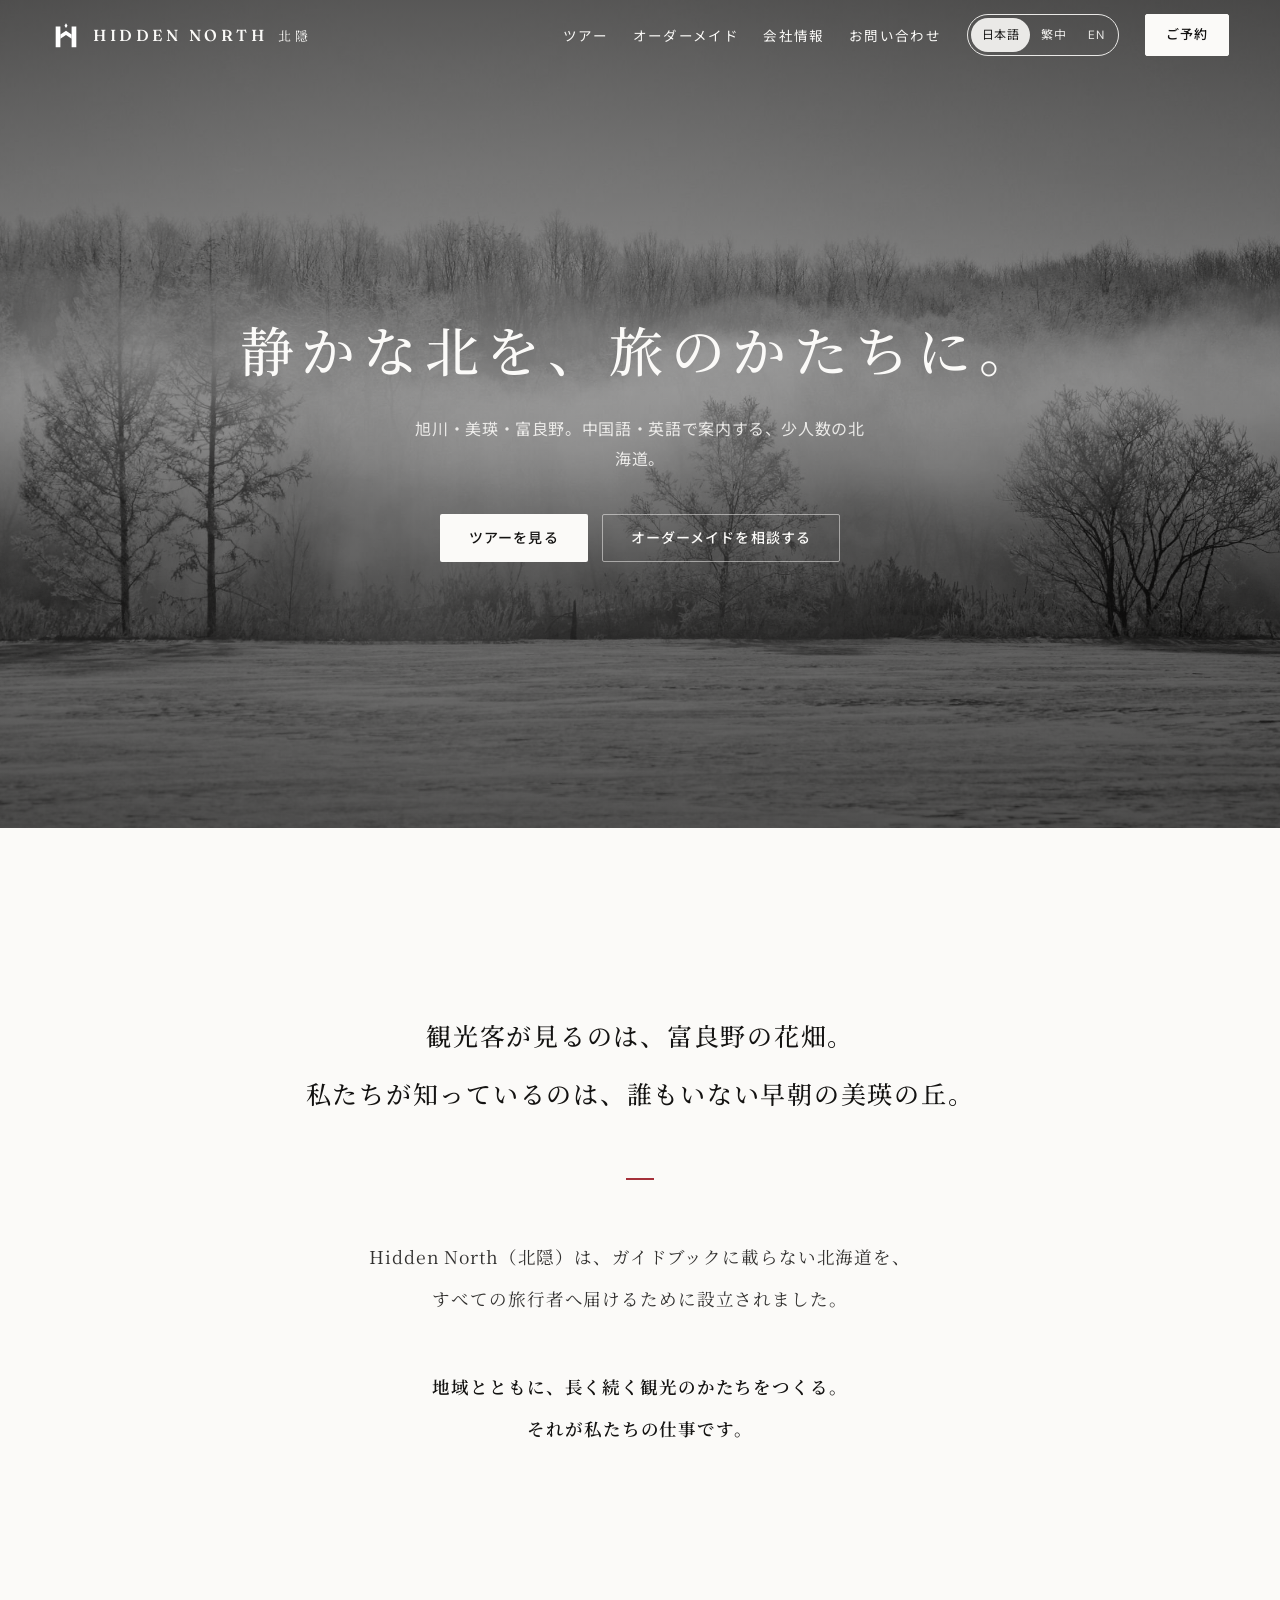
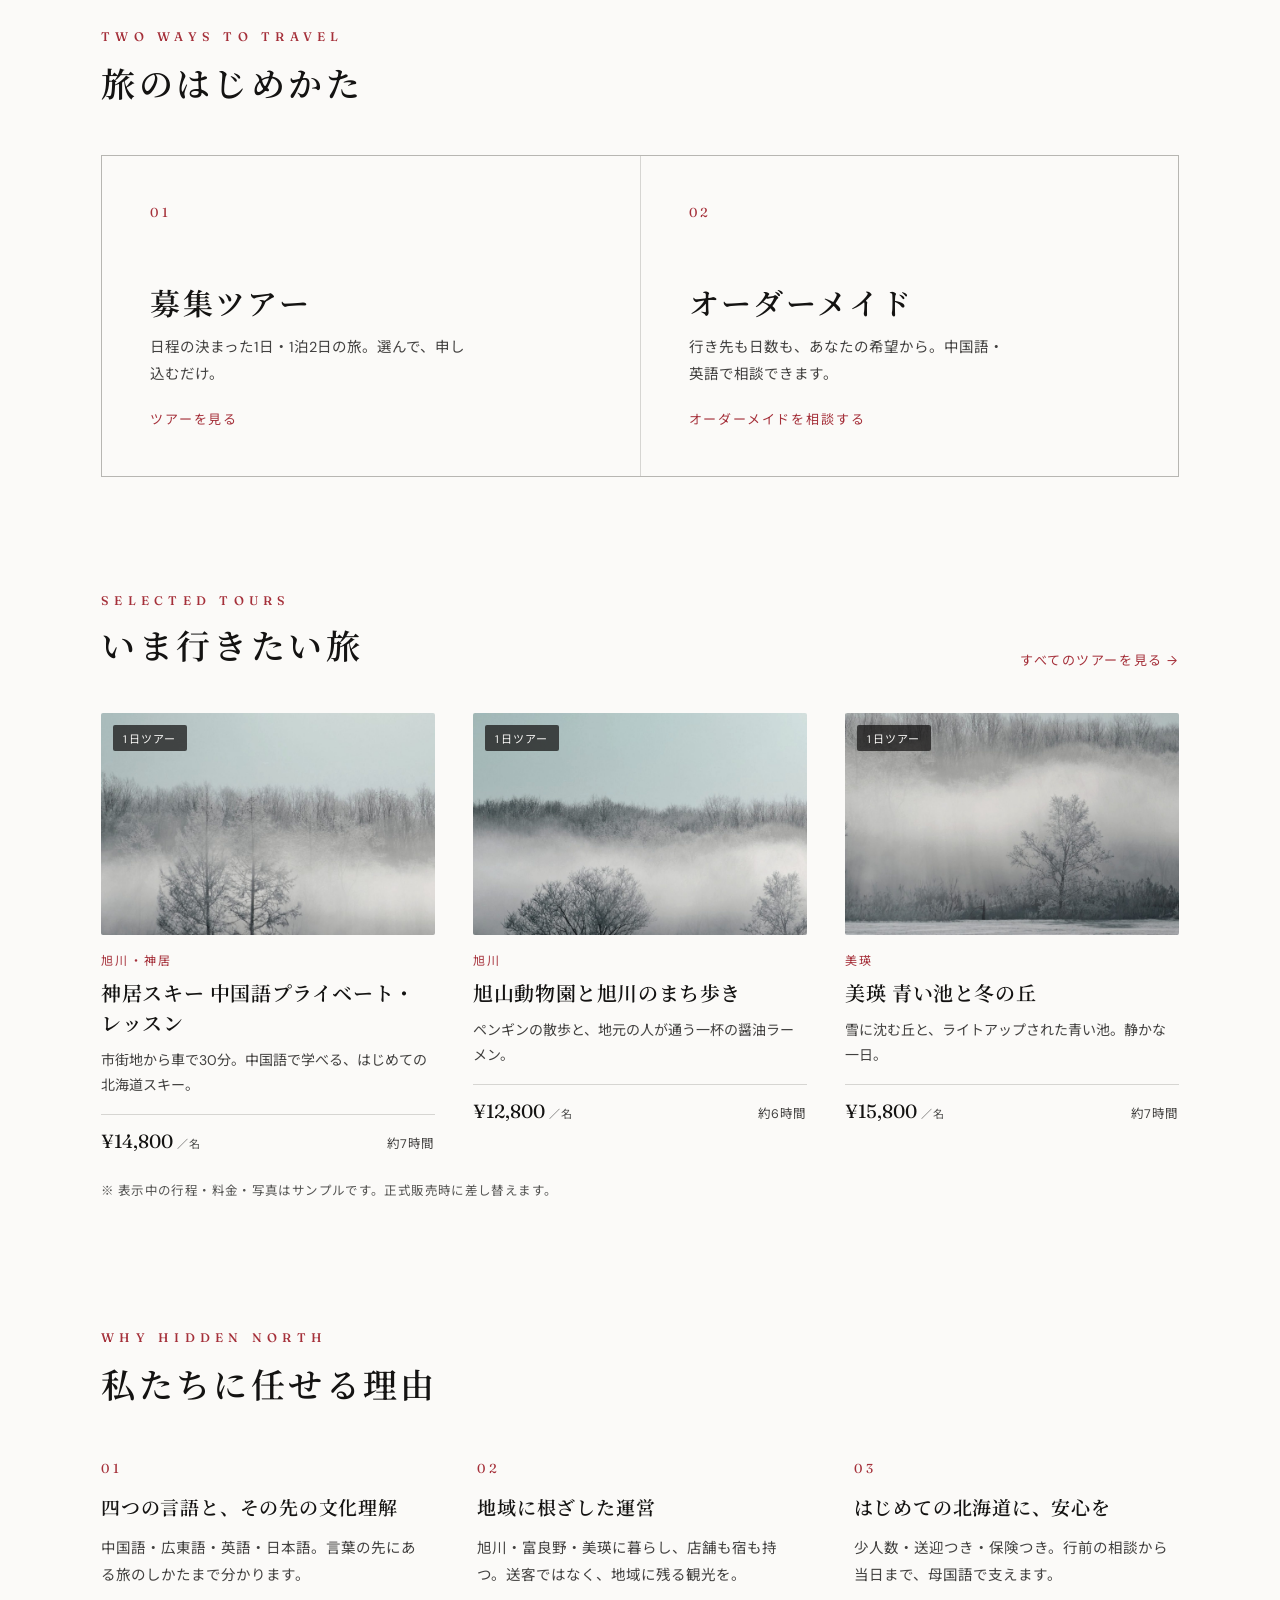
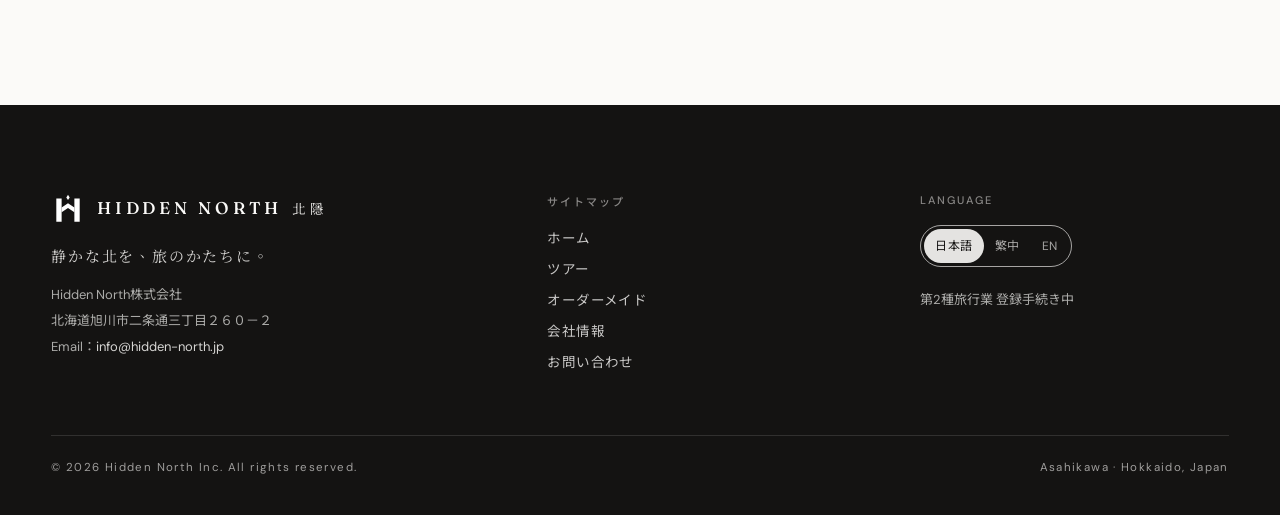
==== commit ac05c0f3: "Apply adversarial-review fixes (fable) Correctness/robustness (P1): - Set a base font-family so head" ====
--- a/index.html
+++ b/index.html
@@ -11,8 +11,10 @@
   <meta property="og:locale" content="ja_JP">
   <meta property="og:locale:alternate" content="zh_TW">
   <meta property="og:locale:alternate" content="en_US">
-  <meta property="og:image" content="assets/hero.jpg">
+  <meta property="og:image" content="https://hidden-north.jp/assets/hero.jpg">
+  <meta property="og:url" content="https://hidden-north.jp/">
   <meta name="theme-color" content="#141312">
+  <link rel="canonical" href="https://hidden-north.jp/">
   <link rel="icon" href="assets/symbol-color.svg" type="image/svg+xml">
   <link rel="preconnect" href="https://fonts.googleapis.com">
   <link rel="preconnect" href="https://fonts.gstatic.com" crossorigin>
@@ -130,15 +132,6 @@
       </div>
     </section>
 
-    <!-- CTA band -->
-    <section class="cta-band">
-      <div class="reveal">
-        <h2 class="serif" data-i18n="home.path2Title">オーダーメイド</h2>
-        <p data-i18n="custom.lead">行き先も、日数も、ペースも。あなたの「こんな旅」から組み立てます。</p>
-        <a class="btn btn--light" href="custom.html" data-i18n="cta.custom">オーダーメイドを相談する</a>
-      </div>
-    </section>
-
   </main>
 
   <div id="site-footer"></div>
--- a/styles.css
+++ b/styles.css
@@ -18,8 +18,8 @@
   --hairline-top: rgba(20, 19, 18, .3);
   --text-secondary: rgba(20, 19, 18, .8);
   --text-body: rgba(20, 19, 18, .88);
-  --label: rgba(20, 19, 18, .55);
-  --address: rgba(20, 19, 18, .62);
+  --label: rgba(20, 19, 18, .72);
+  --address: rgba(20, 19, 18, .74);
   --on-dark: rgba(251, 250, 248, .78);
 
   --serif-ja: 'Noto Serif JP', serif;
@@ -38,6 +38,7 @@
   margin: 0;
   background: var(--snow);
   color: var(--ink);
+  font-family: var(--sans-ui);
   -webkit-font-smoothing: antialiased;
   text-rendering: optimizeLegibility;
 }
@@ -81,6 +82,7 @@
 .hero {
   position: relative;
   min-height: 92vh;
+  min-height: 92svh;
   display: flex;
   align-items: center;
   justify-content: center;
@@ -265,7 +267,7 @@
   text-wrap: pretty;
 }
 .biz-note {
-  display: inline-block;
+  display: block;
   margin-top: 10px;
   font-size: 13px;
   letter-spacing: .06em;
@@ -689,7 +691,7 @@
 .panel-success { text-align: center; max-width: 560px; margin: 0 auto; padding: clamp(40px,7vw,72px) 0; }
 .panel-success .mark { width: 52px; height: 52px; margin: 0 auto 26px; border-radius: 999px; border: 1px solid var(--rowan-day); display: flex; align-items: center; justify-content: center; }
 .panel-success .mark svg { width: 22px; height: 22px; stroke: var(--rowan-day); }
-.panel-success h2 { font-weight: 600; font-size: clamp(24px,3vw,32px); letter-spacing: .08em; margin: 0 0 16px; }
+.panel-success h1, .panel-success h2 { font-weight: 600; font-size: clamp(24px,3vw,32px); letter-spacing: .08em; margin: 0 0 16px; }
 .panel-success p { font-family: var(--sans-ui); font-size: 15px; line-height: 1.9; color: var(--text-secondary); margin: 0 auto; max-width: 42ch; }
 
 /* ---- CHECKOUT ---- */
@@ -714,7 +716,7 @@
 
 .pay-card { border: 1px solid var(--hairline); border-radius: 3px; padding: 22px; background: #fff; }
 .card-icons { display: flex; gap: 6px; }
-.card-icons span { width: 34px; height: 22px; border: 1px solid var(--hairline); border-radius: 3px; display: inline-flex; align-items: center; justify-content: center; font-family: var(--sans-ui); font-size: 8px; letter-spacing: .04em; color: var(--label); }
+.card-icons span { width: 38px; height: 24px; border: 1px solid var(--hairline); border-radius: 3px; display: inline-flex; align-items: center; justify-content: center; font-family: var(--sans-ui); font-size: 10px; letter-spacing: .02em; color: var(--text-secondary); }
 
 .co-actions { display: flex; gap: 12px; margin-top: 28px; align-items: center; flex-wrap: wrap; }
 
@@ -749,7 +751,7 @@
 .footer2 .f-links a { font-family: var(--sans-ui); font-size: 13.5px; color: rgba(251,250,248,.78); letter-spacing: .03em; }
 .footer2 .f-links a:hover { color: var(--snow); }
 .footer2__base { max-width: var(--maxw); margin: clamp(40px,6vw,64px) auto 0; padding-top: 24px; border-top: 1px solid rgba(251,250,248,.12); display: flex; justify-content: space-between; gap: 14px; flex-wrap: wrap; }
-.footer2__base span { font-family: 'DM Sans', sans-serif; font-size: 11.5px; letter-spacing: .12em; color: rgba(251,250,248,.44); }
+.footer2__base span { font-family: 'DM Sans', sans-serif; font-size: 11.5px; letter-spacing: .12em; color: rgba(251,250,248,.6); }
 
 /* utility text */
 .t-center { text-align: center; }
@@ -768,3 +770,28 @@
 .featured-head a { font-family: var(--sans-ui); font-size: 13px; letter-spacing: .12em; color: var(--rowan-day); white-space: nowrap; }
 .featured-head a:hover { color: var(--rowan-deep); }
 .link-arrow::after { content: " →"; }
+
+/* ---- review fixes: card title serif, gallery thumb buttons, mobile booking bar ---- */
+.tcard__title { font-family: var(--serif-ja); }
+html[data-lang="zh"] .tcard__title { font-family: var(--serif-tc); }
+html[data-lang="en"] .tcard__title { font-family: 'Fraunces', serif; }
+
+.detail-gallery__thumbs button { padding: 0; border: 0; background: none; cursor: pointer; line-height: 0; border-radius: 2px; }
+.detail-gallery__thumbs button img { width: 90px; height: 64px; object-fit: cover; border-radius: 2px; opacity: .65; transition: opacity .2s; }
+.detail-gallery__thumbs button:hover img,
+.detail-gallery__thumbs button[aria-current="true"] img { opacity: 1; }
+
+.tour-cta-bar { display: none; }
+@media (max-width: 920px) {
+  .tour-cta-bar {
+    position: fixed; left: 0; right: 0; bottom: 0; z-index: 40;
+    display: flex; align-items: center; justify-content: space-between; gap: 14px;
+    padding: 12px 16px calc(12px + env(safe-area-inset-bottom));
+    background: rgba(251,250,248,.96); -webkit-backdrop-filter: blur(8px); backdrop-filter: blur(8px);
+    border-top: 1px solid var(--hairline);
+  }
+  .tour-cta-bar .p { font-family: var(--fraunces); font-size: 18px; color: var(--ink); }
+  .tour-cta-bar .p small { font-family: var(--sans-ui); font-size: 11px; color: var(--label); }
+  .tour-cta-bar .btn { min-height: 46px; padding: 12px 22px; }
+  body.has-cta-bar { padding-bottom: 80px; }
+}
